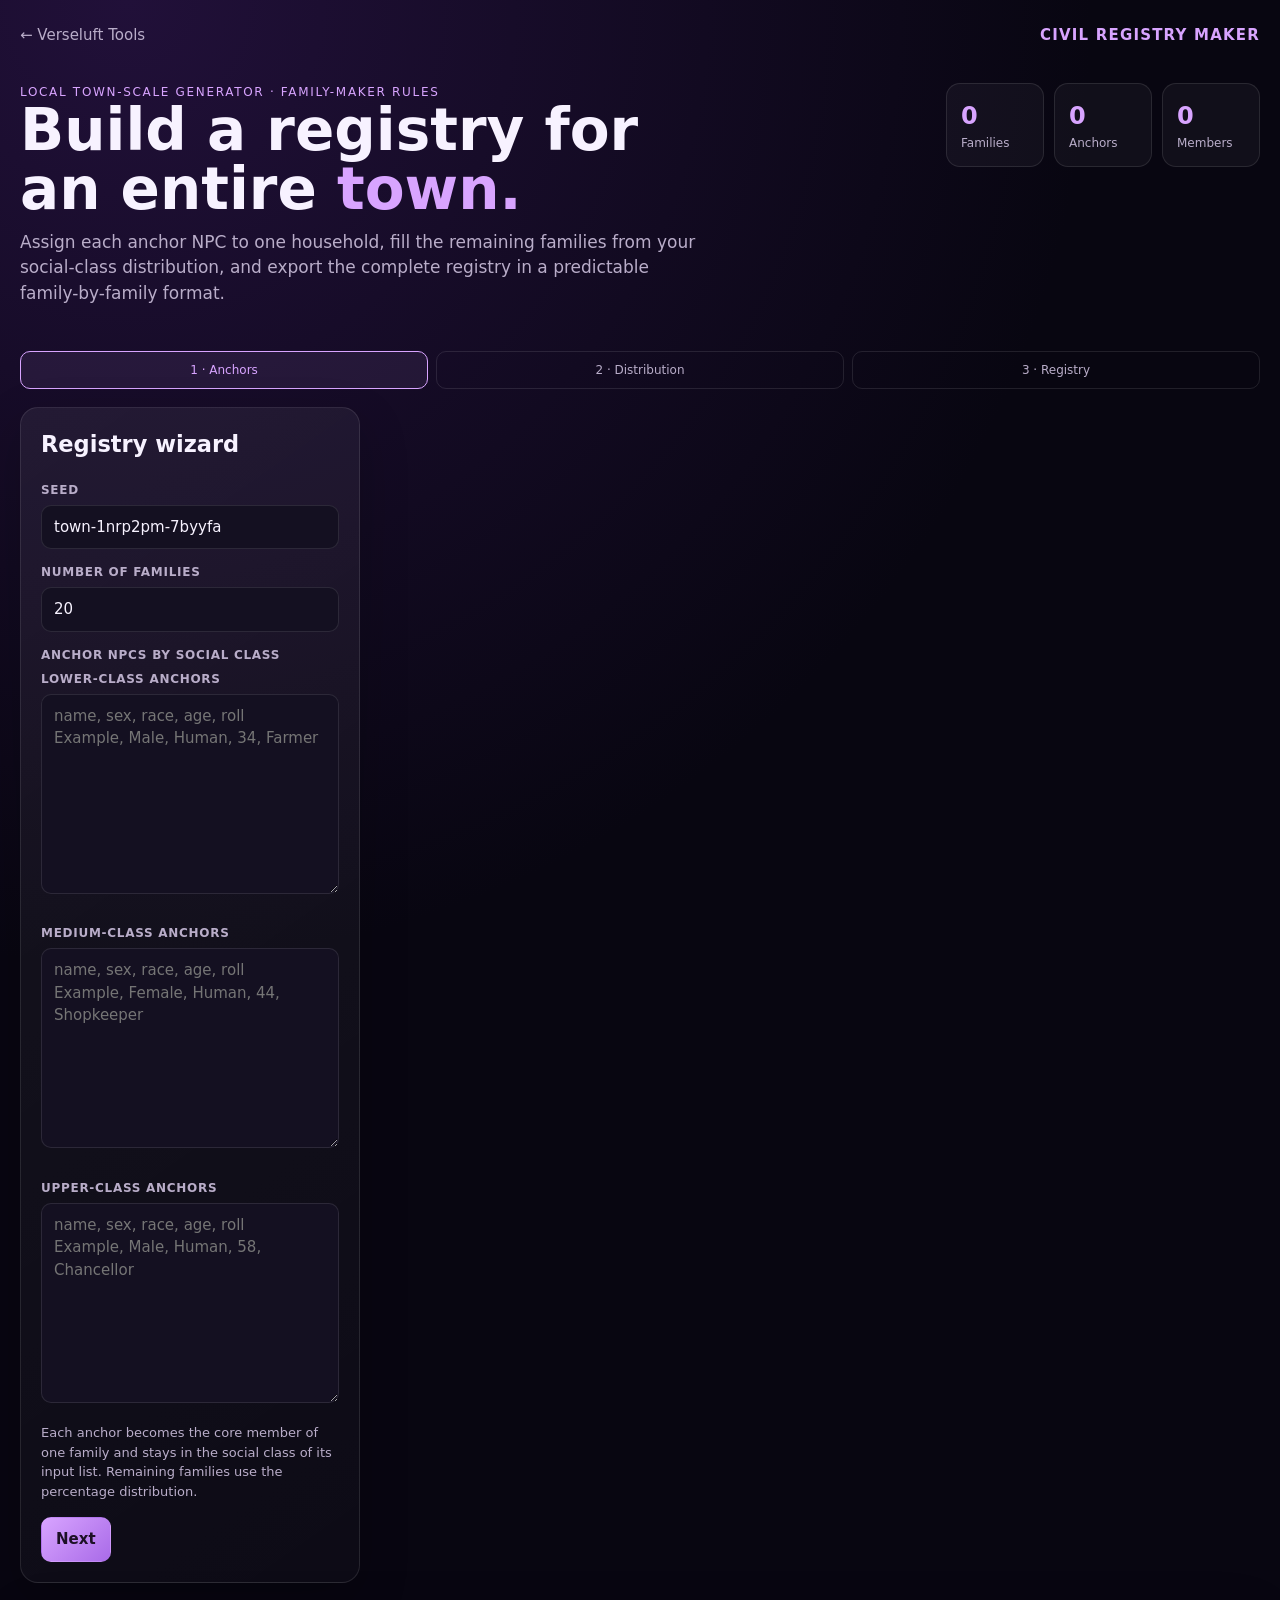
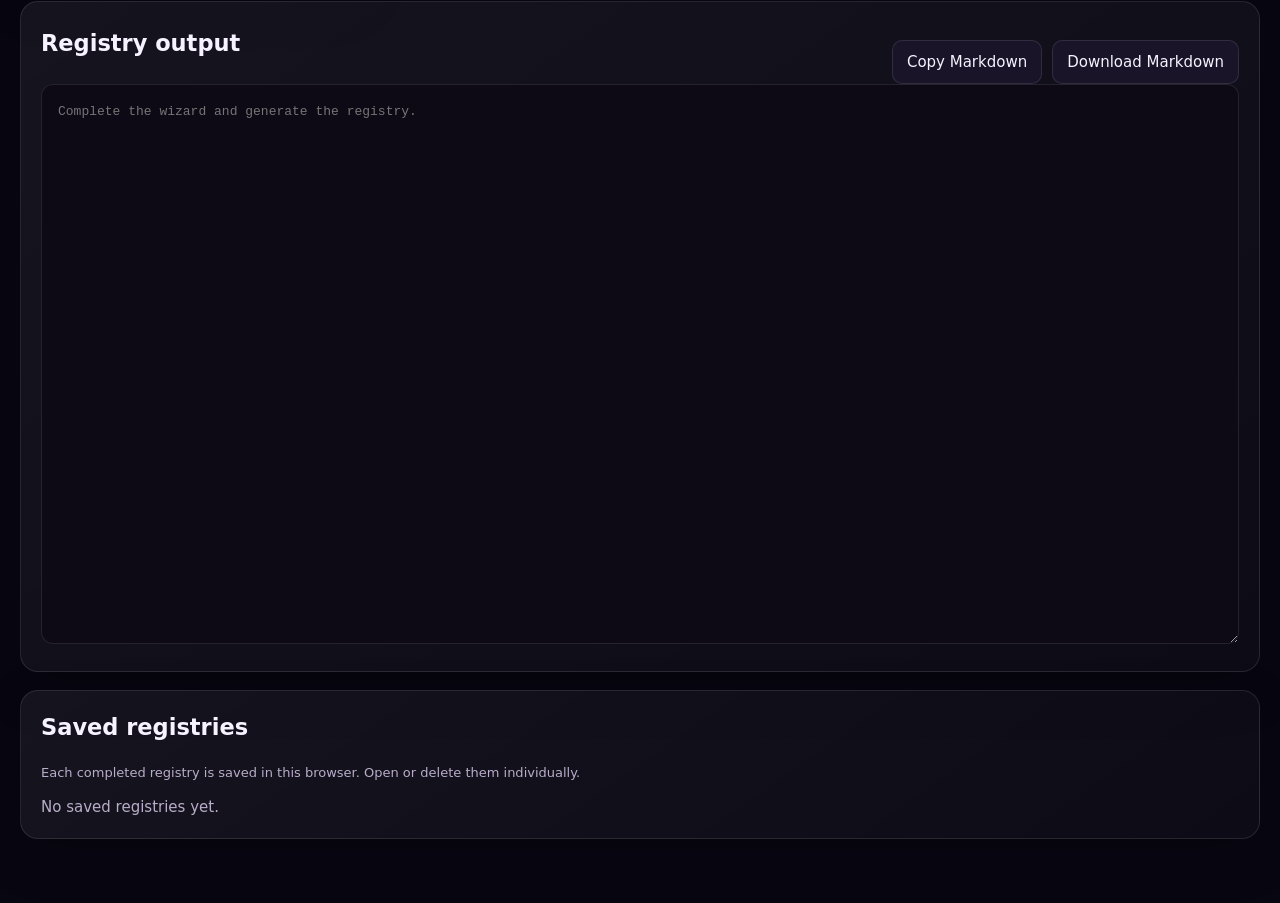
==== civil-registry-maker.html @ 66597ff0 "some adjustment" ====
<!DOCTYPE html>
<html lang="en">
<head>
    <meta charset="UTF-8">
    <meta name="viewport" content="width=device-width, initial-scale=1.0">
    <meta name="theme-color" content="#080611">
    <title>Civil Registry Maker</title>
    <link rel="stylesheet" href="civil-registry-maker.css">
</head>
<body>
    <main class="cr-page">
        <nav class="cr-topbar" aria-label="Tool navigation">
            <a class="cr-back" href="index.html">← Verseluft Tools</a>
            <span class="cr-brand">Civil Registry Maker</span>
        </nav>

        <section class="cr-hero">
            <div>
                <div class="cr-eyebrow">Local town-scale generator · family-maker rules</div>
                <h1>Build a registry for an entire <span>town.</span></h1>
                <p class="cr-lede">Assign each anchor NPC to one household, fill the remaining families from your social-class distribution, and export the complete registry in a predictable family-by-family format.</p>
            </div>
            <div class="cr-stat-grid" aria-label="Registry summary">
                <div class="cr-stat"><span id="statFamilies" class="cr-stat-value">0</span><span class="cr-stat-label">Families</span></div>
                <div class="cr-stat"><span id="statAnchors" class="cr-stat-value">0</span><span class="cr-stat-label">Anchors</span></div>
                <div class="cr-stat"><span id="statMembers" class="cr-stat-value">0</span><span class="cr-stat-label">Members</span></div>
            </div>
        </section>

        <div class="cr-stepper" aria-label="Wizard progress">
            <div class="cr-step is-active" data-step-indicator="1">1 · Anchors</div>
            <div class="cr-step" data-step-indicator="2">2 · Distribution</div>
            <div class="cr-step" data-step-indicator="3">3 · Registry</div>
        </div>

        <section class="cr-layout">
            <aside class="cr-panel">
                <h2>Registry wizard</h2>

                <div class="cr-step-panel" data-step-panel="1">
                    <div class="cr-field"><label for="seedInput">Seed</label><input id="seedInput" class="cr-input" type="text"></div>
                    <div class="cr-field"><label for="familyCount">Number of families</label><input id="familyCount" class="cr-input" type="number" min="1" step="1" value="20"></div>
                    <div class="cr-section-label">Anchor NPCs by social class</div>
                    <div class="cr-anchor-grid">
                        <div class="cr-field"><label for="lowerAnchorText">Lower-class anchors</label><textarea id="lowerAnchorText" class="cr-textarea" placeholder="name, sex, race, age, roll&#10;Example, Male, Human, 34, Farmer"></textarea></div>
                        <div class="cr-field"><label for="mediumAnchorText">Medium-class anchors</label><textarea id="mediumAnchorText" class="cr-textarea" placeholder="name, sex, race, age, roll&#10;Example, Female, Human, 44, Shopkeeper"></textarea></div>
                        <div class="cr-field"><label for="upperAnchorText">Upper-class anchors</label><textarea id="upperAnchorText" class="cr-textarea" placeholder="name, sex, race, age, roll&#10;Example, Male, Human, 58, Chancellor"></textarea></div>
                    </div>
                    <p class="cr-help">Each anchor becomes the core member of one family and stays in the social class of its input list. Remaining families use the percentage distribution.</p>
                </div>

                <div class="cr-step-panel" data-step-panel="2" hidden>
                    <div class="cr-section-label">Social-class percentages</div>
                    <div class="cr-class-grid">
                        <div class="cr-field"><label for="lowerPercent">Lower</label><input id="lowerPercent" class="cr-input" type="number" min="0" max="100" value="40"></div>
                        <div class="cr-field"><label for="mediumPercent">Medium</label><input id="mediumPercent" class="cr-input" type="number" min="0" max="100" value="40"></div>
                        <div class="cr-field"><label for="upperPercent">Upper</label><input id="upperPercent" class="cr-input" type="number" min="0" max="100" value="20"></div>
                    </div>
                    <p id="percentageTotal" class="cr-help">Total: 100%</p>
                    <div class="cr-field"><label for="familyType">Family type</label><select id="familyType" class="cr-select"><option value="random">Use workbook weights</option><option>Normal</option><option>Gay</option><option>Sibling</option><option>Roommate</option><option>Single</option></select></div>
                    <div class="cr-field"><label for="outputFormat">Output format</label><select id="outputFormat" class="cr-select"><option value="homebrewery">Homebrewery paging · 3 columns</option><option value="numbered">Numbered Markdown</option><option value="plain">Plain family blocks</option></select></div>
                    <label class="cr-check"><input id="allowSecondWifeChance" type="checkbox" checked> Allow random second-wife chance (Normal families only · 40%)</label>
                    <label class="cr-check"><input id="includeElders" type="checkbox" checked> Include elders when eligible</label>
                    <p class="cr-help">The registry does not apply the Family Maker’s maximum-member warning or limit.</p>
                </div>

                <div class="cr-step-panel" data-step-panel="3" hidden>
                    <p class="cr-help">Review the generated registry on the right. You can generate again with the same seed for the same result, or change the inputs and return to an earlier step.</p>
                    <div class="cr-actions"><button id="generateBtn" class="cr-btn cr-btn-primary" type="button">Generate registry</button><button id="newSeedBtn" class="cr-btn" type="button">New seed</button></div>
                </div>

                <div class="cr-step-actions">
                    <button id="backBtn" class="cr-btn" type="button" hidden>Back</button>
                    <button id="nextBtn" class="cr-btn cr-btn-primary" type="button">Next</button>
                </div>
                <div id="validationBox" class="cr-validation" hidden></div>
            </aside>

            <section class="cr-panel cr-panel-wide" aria-label="Generated civil registry">
                <div class="cr-output-head"><h2>Registry output</h2><div class="cr-actions"><button id="copyBtn" class="cr-btn" type="button">Copy Markdown</button><button id="downloadBtn" class="cr-btn" type="button">Download Markdown</button></div></div>
                <textarea id="outputText" class="cr-output" readonly placeholder="Complete the wizard and generate the registry."></textarea>
            </section>

            <section class="cr-panel cr-panel-wide" aria-label="Saved civil registries">
                <div class="cr-output-head"><div><h2>Saved registries</h2><p class="cr-help">Each completed registry is saved in this browser. Open or delete them individually.</p></div></div>
                <div id="historyList" class="cr-history-list"></div>
            </section>
        </section>
    </main>

    <script src="Data/npc-family-maker-data.js"></script>
    <script src="npc-family-maker-engine.js"></script>
    <script src="civil-registry-maker-engine.js"></script>
    <script>
        (function () {
            'use strict';
            const engine = window.CivilRegistryMakerEngine;
            const $ = (id) => document.getElementById(id);
            const HISTORY_KEY = 'civilRegistryMakerHistory';
            let step = 1;
            let registry = null;
            let history = loadHistory();

            function randomSeed() {
                const suffix = typeof crypto !== 'undefined' && crypto.getRandomValues
                    ? Array.from(crypto.getRandomValues(new Uint32Array(2))).map((value) => value.toString(36)).join('-')
                    : `${Math.random().toString(36).slice(2)}-${Date.now().toString(36)}`;
                return `town-${suffix}`;
            }

            function ensureSeed() {
                const existing = $('seedInput').value.trim();
                if (existing) return existing;
                const generated = randomSeed();
                $('seedInput').value = generated;
                return generated;
            }

            function escapeHtml(value) {
                return String(value ?? '').replace(/[&<>"']/g, (character) => ({ '&': '&amp;', '<': '&lt;', '>': '&gt;', '"': '&quot;', "'": '&#39;' }[character]));
            }

            function loadHistory() {
                try {
                    const saved = JSON.parse(localStorage.getItem(HISTORY_KEY) || '[]');
                    return Array.isArray(saved) ? saved : [];
                } catch {
                    return [];
                }
            }

            function saveHistory() {
                try { localStorage.setItem(HISTORY_KEY, JSON.stringify(history)); } catch { /* Browser storage may be full. */ }
            }

            function showStep(nextStep) {
                step = Math.max(1, Math.min(3, nextStep));
                document.querySelectorAll('[data-step-panel]').forEach((panel) => { panel.hidden = Number(panel.dataset.stepPanel) !== step; });
                document.querySelectorAll('[data-step-indicator]').forEach((indicator) => indicator.classList.toggle('is-active', Number(indicator.dataset.stepIndicator) === step));
                $('backBtn').hidden = step === 1;
                $('nextBtn').hidden = step === 3;
                if (step === 2) updatePercentageTotal();
            }

            function updatePercentageTotal() {
                const total = ['lowerPercent', 'mediumPercent', 'upperPercent'].reduce((sum, id) => sum + (Number($(id).value) || 0), 0);
                $('percentageTotal').textContent = `Total: ${total}%${total === 100 ? '' : ' (must equal 100%)'}`;
            }

            function optionsFromForm() {
                return {
                    seed: ensureSeed(),
                    familyCount: Number($('familyCount').value),
                    anchorTextByClass: {
                        Lower: $('lowerAnchorText').value,
                        Medium: $('mediumAnchorText').value,
                        Upper: $('upperAnchorText').value
                    },
                    classPercentages: { Lower: Number($('lowerPercent').value), Medium: Number($('mediumPercent').value), Upper: Number($('upperPercent').value) },
                    familyType: $('familyType').value,
                    outputFormat: $('outputFormat').value,
                    allowSecondWifeChance: $('allowSecondWifeChance').checked,
                    includeElders: $('includeElders').checked
                };
            }

            function formatOutput(value) {
                if (value === 'plain') return engine.toMarkdown(registry);
                if (value === 'numbered') return engine.toNumberedMarkdown(registry);
                return engine.toHomebreweryMarkdown(registry);
            }

            function renderRegistry() {
                if (!registry) return;
                $('outputText').value = formatOutput($('outputFormat').value);
                $('statFamilies').textContent = registry.families.length;
                $('statAnchors').textContent = registry.anchorCount;
                $('statMembers').textContent = registry.families.reduce((sum, family) => sum + family.members.length, 0);
            }

            function renderHistory() {
                const list = $('historyList');
                if (!history.length) {
                    list.innerHTML = '<div class="cr-history-empty">No saved registries yet.</div>';
                    return;
                }
                list.innerHTML = history.map((entry) => `<div class="cr-history-item"><div class="cr-history-meta"><strong>${escapeHtml(entry.seed)}</strong> · ${escapeHtml(entry.familyCount)} families · ${escapeHtml(new Date(entry.createdAt).toLocaleString())}</div><div class="cr-history-actions"><button class="cr-btn" type="button" data-open-history="${escapeHtml(entry.id)}">Open</button><button class="cr-btn" type="button" data-delete-history="${escapeHtml(entry.id)}">Delete</button></div></div>`).join('');
                list.querySelectorAll('[data-open-history]').forEach((button) => button.addEventListener('click', () => {
                    const entry = history.find((candidate) => candidate.id === button.dataset.openHistory);
                    if (!entry) return;
                    registry = entry.registry;
                    $('outputFormat').value = entry.format || 'homebrewery';
                    renderRegistry();
                    showStep(3);
                }));
                list.querySelectorAll('[data-delete-history]').forEach((button) => button.addEventListener('click', () => {
                    history = history.filter((entry) => entry.id !== button.dataset.deleteHistory);
                    saveHistory();
                    renderHistory();
                }));
            }

            function generate() {
                try {
                    registry = engine.buildRegistry(optionsFromForm());
                    renderRegistry();
                    const options = optionsFromForm();
                    history.unshift({ id: `${Date.now()}-${registry.seed}`, createdAt: new Date().toISOString(), seed: registry.seed, familyCount: registry.familyCount, format: options.outputFormat, options, registry });
                    saveHistory();
                    renderHistory();
                    $('validationBox').hidden = true;
                    showStep(3);
                } catch (error) {
                    $('validationBox').textContent = error.message;
                    $('validationBox').hidden = false;
                }
            }

            $('nextBtn').addEventListener('click', () => { if (step === 2) updatePercentageTotal(); showStep(step + 1); });
            $('backBtn').addEventListener('click', () => showStep(step - 1));
            ['lowerPercent', 'mediumPercent', 'upperPercent'].forEach((id) => $(id).addEventListener('input', updatePercentageTotal));
            $('generateBtn').addEventListener('click', generate);
            $('newSeedBtn').addEventListener('click', () => { $('seedInput').value = randomSeed(); generate(); });
            $('outputFormat').addEventListener('change', () => { if (registry) renderRegistry(); });
            $('copyBtn').addEventListener('click', async () => { if (!registry) return; try { await navigator.clipboard.writeText($('outputText').value); } catch { $('outputText').select(); document.execCommand('copy'); } });
            $('downloadBtn').addEventListener('click', () => { if (!registry) return; const blob = new Blob([$('outputText').value], { type: 'text/markdown' }); const link = document.createElement('a'); link.href = URL.createObjectURL(blob); link.download = `${registry.seed}-civil-registry.md`; link.click(); URL.revokeObjectURL(link.href); });
            updatePercentageTotal();
            $('seedInput').value = randomSeed();
            renderHistory();
            showStep(1);
        }());
    </script>
</body>
</html>
---- civil-registry-maker.css ----
:root {
    color-scheme: dark;
    --bg: #080611;
    --panel: #141021;
    --panel-2: #1a1429;
    --line: rgba(255,255,255,.1);
    --text: #f7f2ff;
    --muted: #b9adc9;
    --accent: #d8a4ff;
    --accent-strong: #a96be8;
    --danger: #ff9d9d;
}

* { box-sizing: border-box; }
body { margin: 0; min-width: 320px; background: radial-gradient(circle at 10% 0%, #211039 0, transparent 35%), var(--bg); color: var(--text); font: 15px/1.5 Inter, ui-sans-serif, system-ui, sans-serif; }
button, input, select, textarea { font: inherit; }
button, select, input, textarea { border: 1px solid var(--line); border-radius: 10px; }
button { cursor: pointer; }
.cr-page { width: min(1240px, calc(100% - 32px)); margin: 0 auto; padding: 24px 0 64px; }
.cr-topbar { display: flex; align-items: center; justify-content: space-between; gap: 16px; margin-bottom: 36px; }
.cr-back { color: var(--muted); text-decoration: none; }
.cr-brand { color: var(--accent); font-weight: 700; letter-spacing: .08em; text-transform: uppercase; }
.cr-hero { display: flex; justify-content: space-between; gap: 32px; margin-bottom: 28px; }
.cr-eyebrow { color: var(--accent); font-size: 12px; letter-spacing: .14em; text-transform: uppercase; }
h1, h2, h3, p { margin-top: 0; }
h1 { max-width: 700px; margin-bottom: 10px; font-size: clamp(32px, 5vw, 58px); line-height: 1.03; }
h1 span { color: var(--accent); }
.cr-lede { max-width: 690px; color: var(--muted); font-size: 17px; }
.cr-stat-grid { display: flex; gap: 10px; align-items: flex-start; }
.cr-stat { min-width: 98px; padding: 14px; border: 1px solid var(--line); border-radius: 14px; background: rgba(255,255,255,.04); }
.cr-stat-value, .cr-stat-label { display: block; }
.cr-stat-value { color: var(--accent); font-size: 24px; font-weight: 700; }
.cr-stat-label { color: var(--muted); font-size: 12px; }
.cr-layout { display: grid; grid-template-columns: 340px 1fr; gap: 18px; }
.cr-panel { padding: 20px; border: 1px solid var(--line); border-radius: 18px; background: linear-gradient(145deg, rgba(255,255,255,.06), rgba(255,255,255,.025)); box-shadow: 0 18px 50px rgba(0,0,0,.2); }
.cr-panel-wide { grid-column: 1 / -1; }
.cr-field { margin-bottom: 14px; }
.cr-field label, .cr-section-label { display: block; margin-bottom: 6px; color: var(--muted); font-size: 12px; font-weight: 700; letter-spacing: .06em; text-transform: uppercase; }
.cr-input, .cr-select, .cr-textarea { width: 100%; padding: 10px 12px; color: var(--text); background: var(--panel); }
.cr-textarea { min-height: 200px; resize: vertical; }
.cr-help { color: var(--muted); font-size: 13px; }
.cr-class-grid { display: grid; grid-template-columns: repeat(3, 1fr); gap: 8px; }
.cr-anchor-grid { display: grid; gap: 10px; }
.cr-actions { display: flex; flex-wrap: wrap; gap: 10px; margin-top: 18px; }
.cr-btn { padding: 10px 14px; color: var(--text); background: var(--panel-2); }
.cr-btn-primary { border-color: transparent; color: #1d1026; background: linear-gradient(135deg, var(--accent), var(--accent-strong)); font-weight: 800; }
.cr-check { display: flex; gap: 9px; align-items: flex-start; margin: 12px 0; color: var(--muted); font-size: 13px; }
.cr-stepper { display: flex; gap: 8px; margin-bottom: 18px; }
.cr-step { flex: 1; padding: 9px; border: 1px solid var(--line); border-radius: 10px; color: var(--muted); font-size: 12px; text-align: center; }
.cr-step.is-active { border-color: var(--accent); color: var(--accent); background: rgba(216,164,255,.08); }
.cr-step-panel[hidden] { display: none; }
.cr-step-actions { display: flex; justify-content: space-between; gap: 10px; margin-top: 16px; }
.cr-validation { margin-top: 12px; padding: 12px; border: 1px solid rgba(255,157,157,.35); border-radius: 10px; color: var(--danger); background: rgba(255,157,157,.08); }
.cr-output { width: 100%; min-height: 560px; padding: 16px; border: 1px solid var(--line); border-radius: 12px; color: #f1e8f7; background: #0d0915; font: 13px/1.7 ui-monospace, SFMono-Regular, Consolas, monospace; resize: vertical; }
.cr-output-head { display: flex; align-items: center; justify-content: space-between; gap: 14px; }
.cr-history-list { display: grid; gap: 10px; }
.cr-history-empty { color: var(--muted); }
.cr-history-item { display: flex; align-items: center; justify-content: space-between; gap: 14px; padding: 12px 14px; border: 1px solid var(--line); border-radius: 12px; background: rgba(255,255,255,.03); }
.cr-history-meta { color: var(--muted); font-size: 13px; }
.cr-history-actions { display: flex; gap: 8px; flex-shrink: 0; }
@media (max-width: 850px) { .cr-hero { display: block; } .cr-stat-grid { margin-top: 18px; } .cr-layout { grid-template-columns: 1fr; } .cr-panel-wide { grid-column: auto; } }
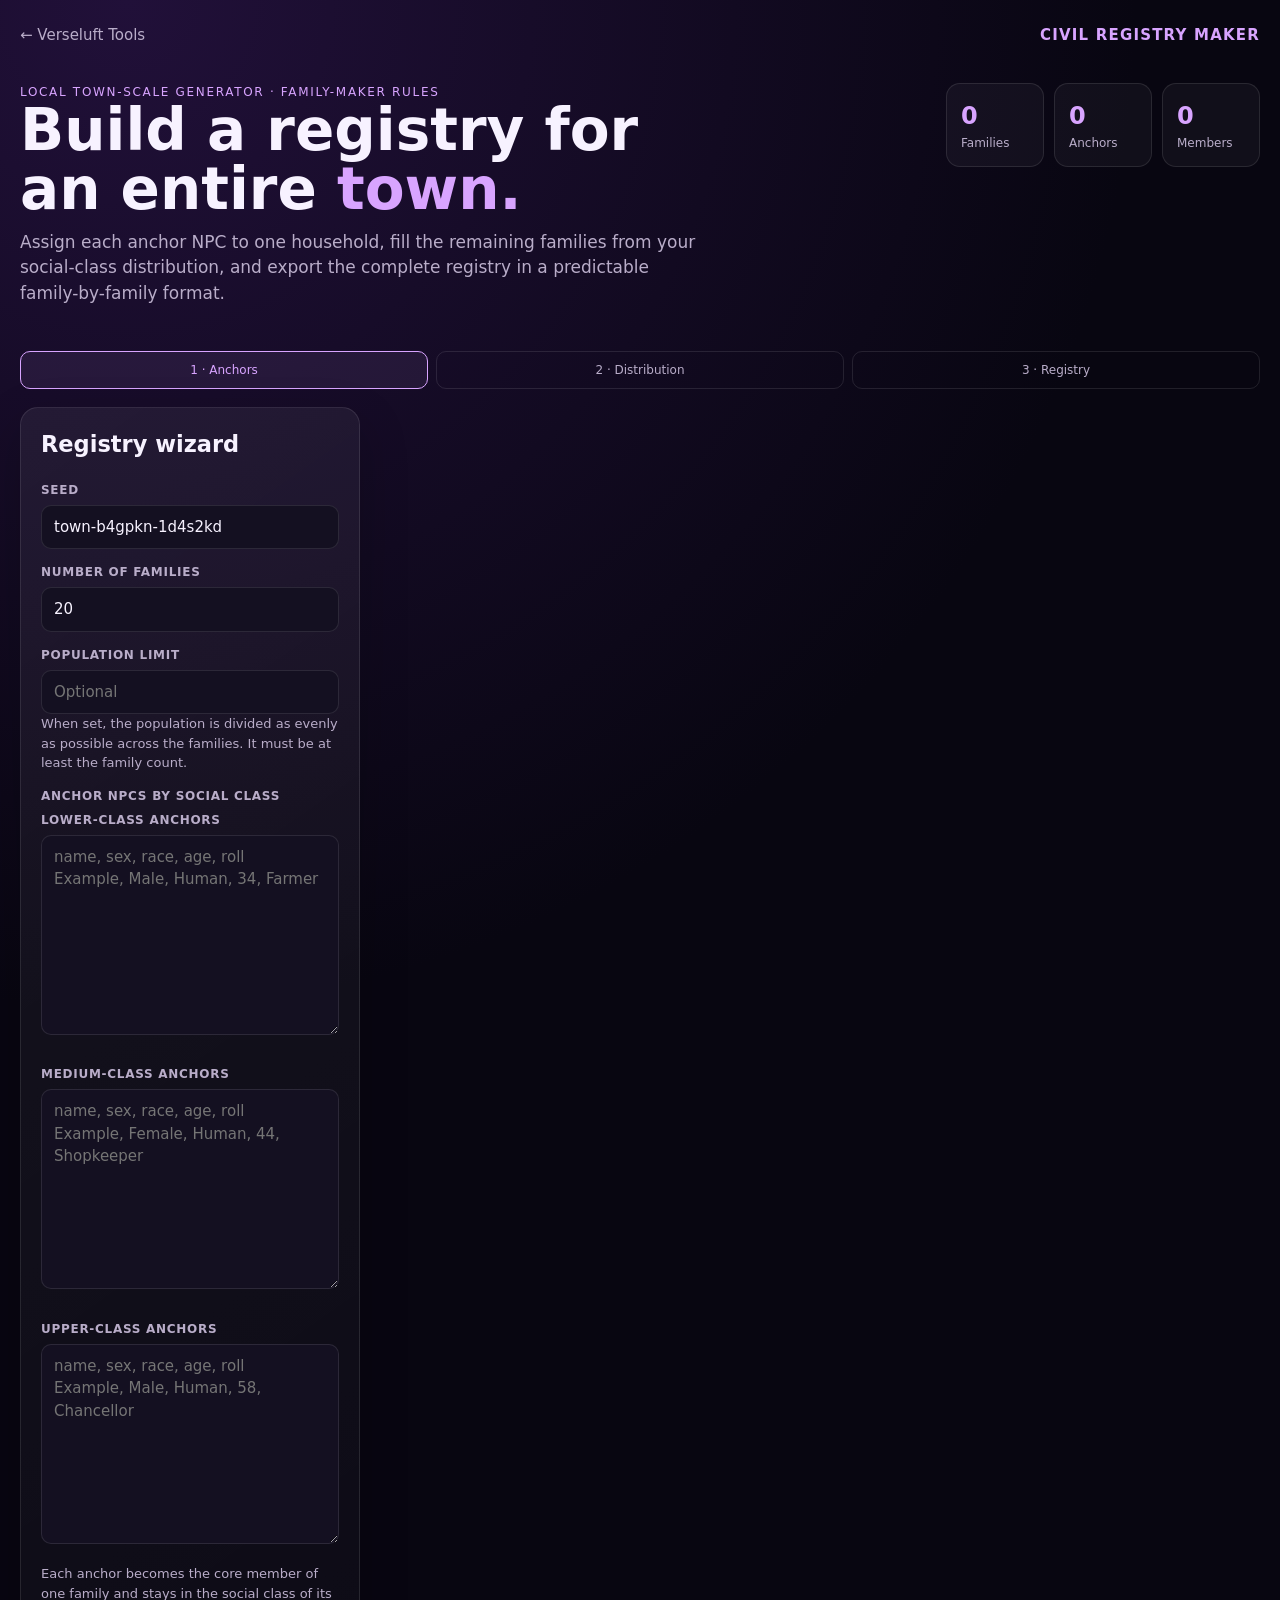
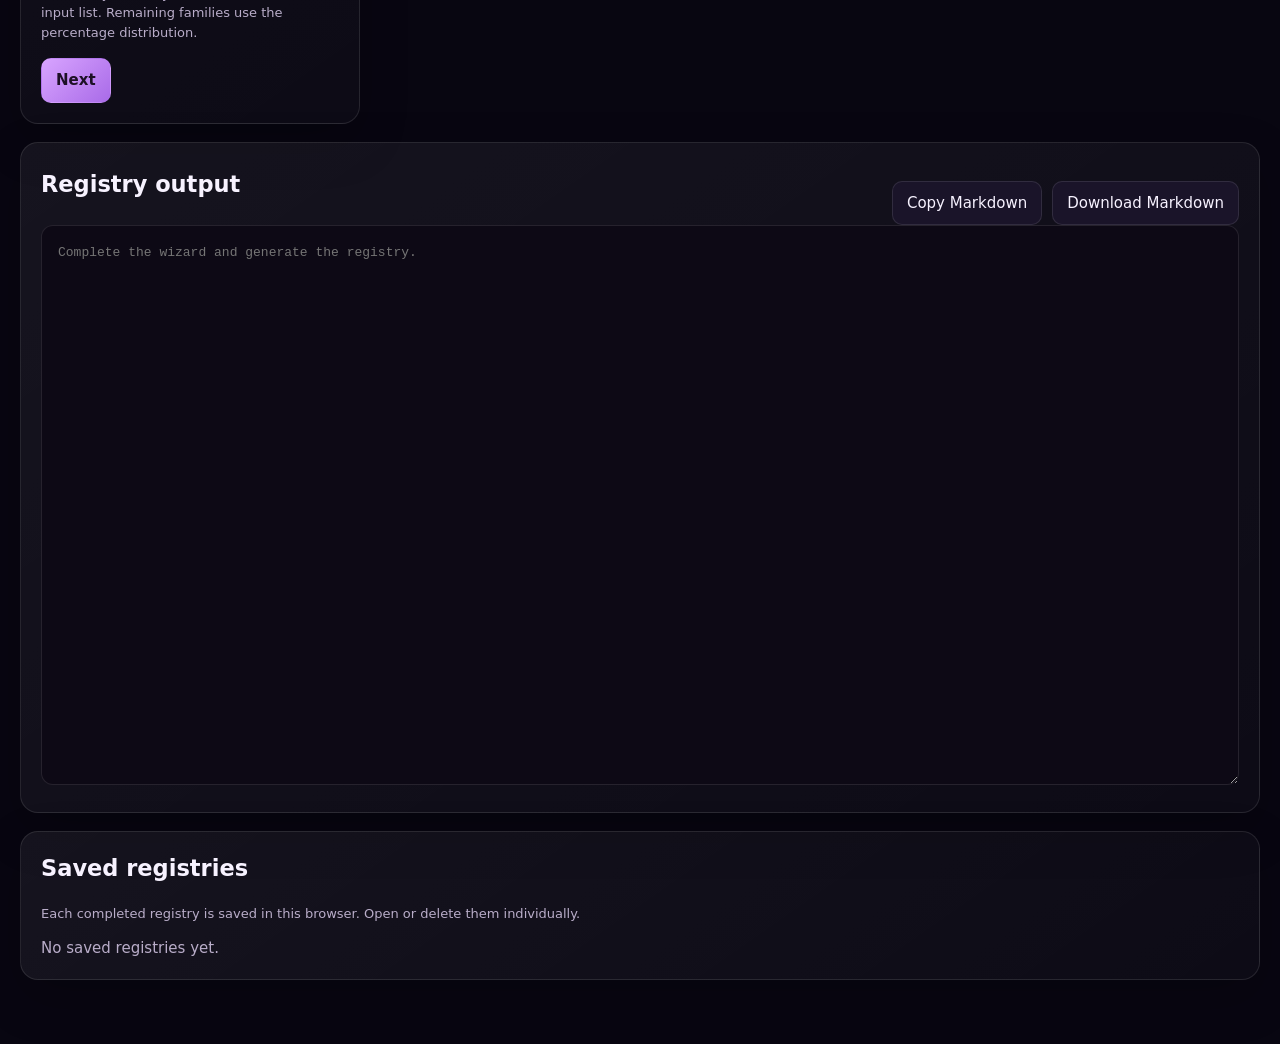
==== commit 46d14f6e: "add max population feature" ====
--- a/civil-registry-maker.html
+++ b/civil-registry-maker.html
@@ -40,6 +40,7 @@
                 <div class="cr-step-panel" data-step-panel="1">
                     <div class="cr-field"><label for="seedInput">Seed</label><input id="seedInput" class="cr-input" type="text"></div>
                     <div class="cr-field"><label for="familyCount">Number of families</label><input id="familyCount" class="cr-input" type="number" min="1" step="1" value="20"></div>
+                    <div class="cr-field"><label for="population">Population limit</label><input id="population" class="cr-input" type="number" min="1" step="1" placeholder="Optional"><p class="cr-help">When set, the population is divided as evenly as possible across the families. It must be at least the family count.</p></div>
                     <div class="cr-section-label">Anchor NPCs by social class</div>
                     <div class="cr-anchor-grid">
                         <div class="cr-field"><label for="lowerAnchorText">Lower-class anchors</label><textarea id="lowerAnchorText" class="cr-textarea" placeholder="name, sex, race, age, roll&#10;Example, Male, Human, 34, Farmer"></textarea></div>
@@ -151,6 +152,7 @@
                 return {
                     seed: ensureSeed(),
                     familyCount: Number($('familyCount').value),
+                    population: $('population').value.trim() ? Number($('population').value) : undefined,
                     anchorTextByClass: {
                         Lower: $('lowerAnchorText').value,
                         Medium: $('mediumAnchorText').value,
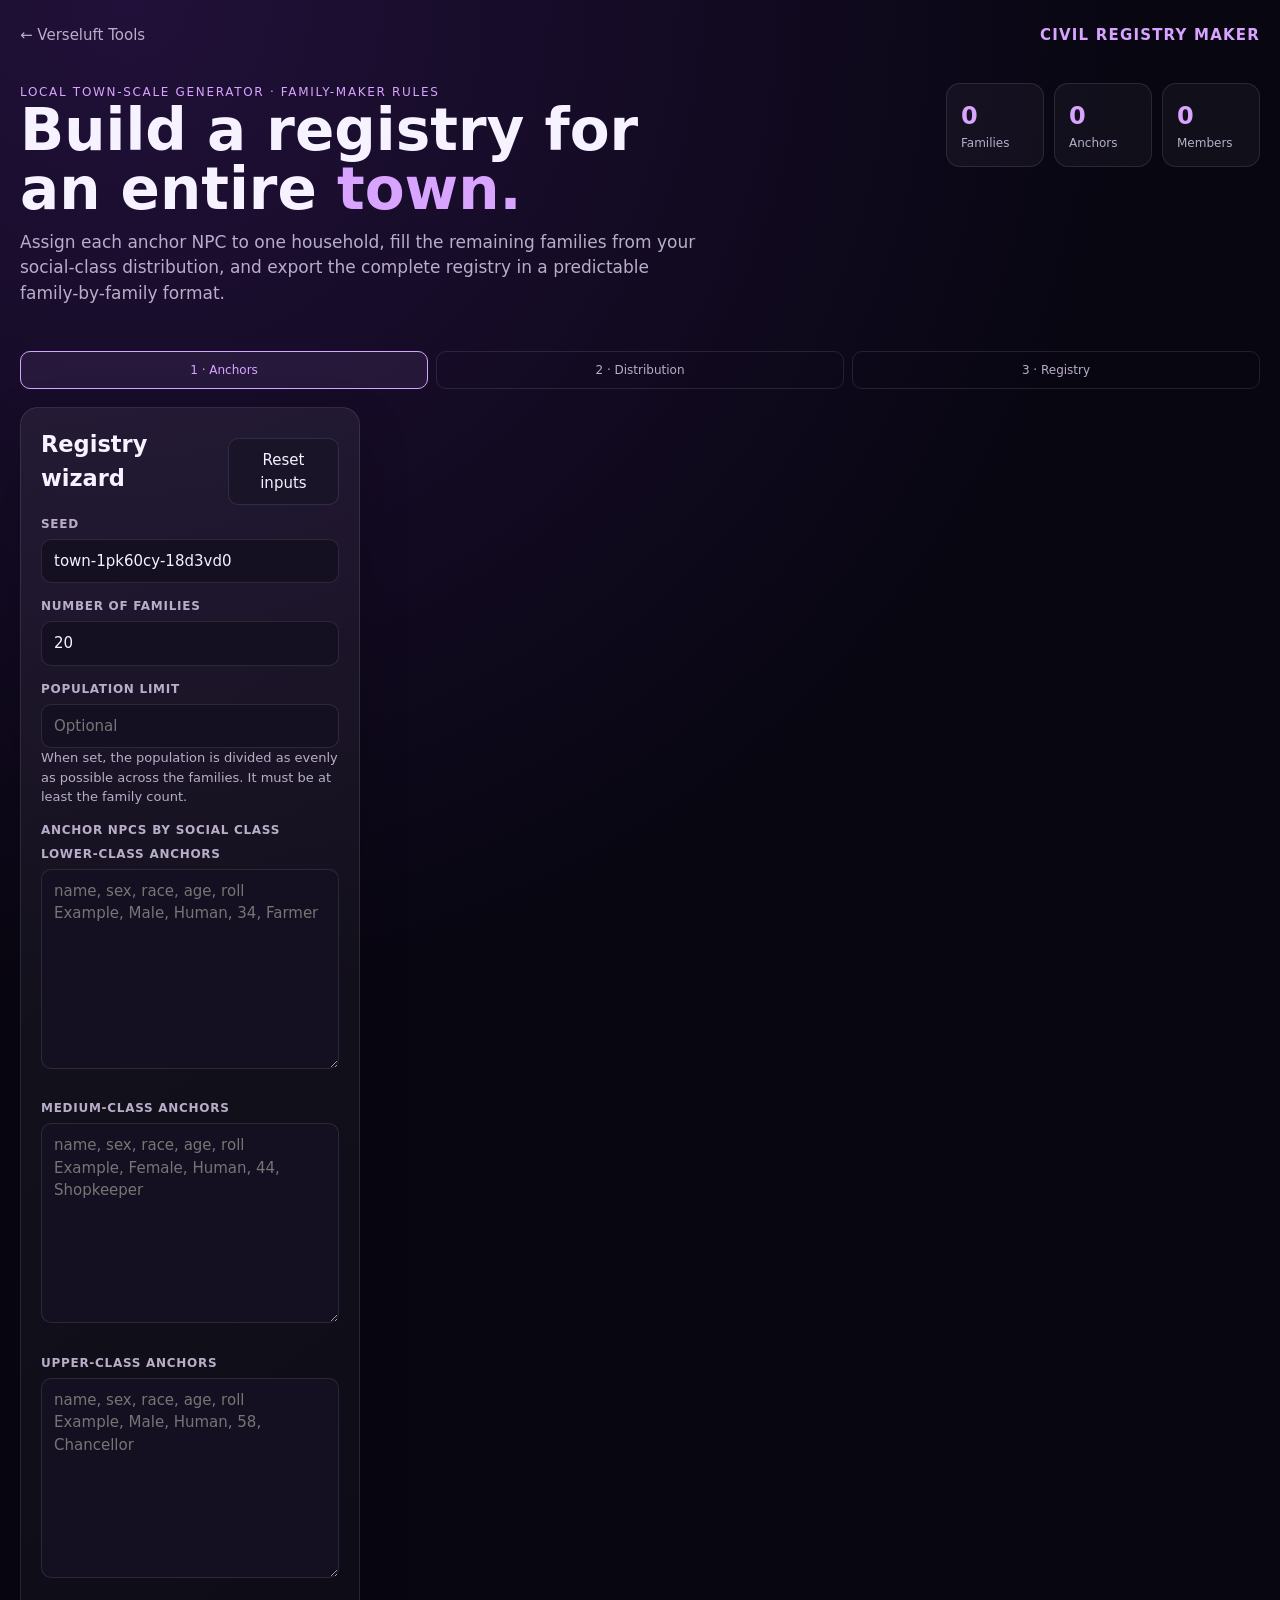
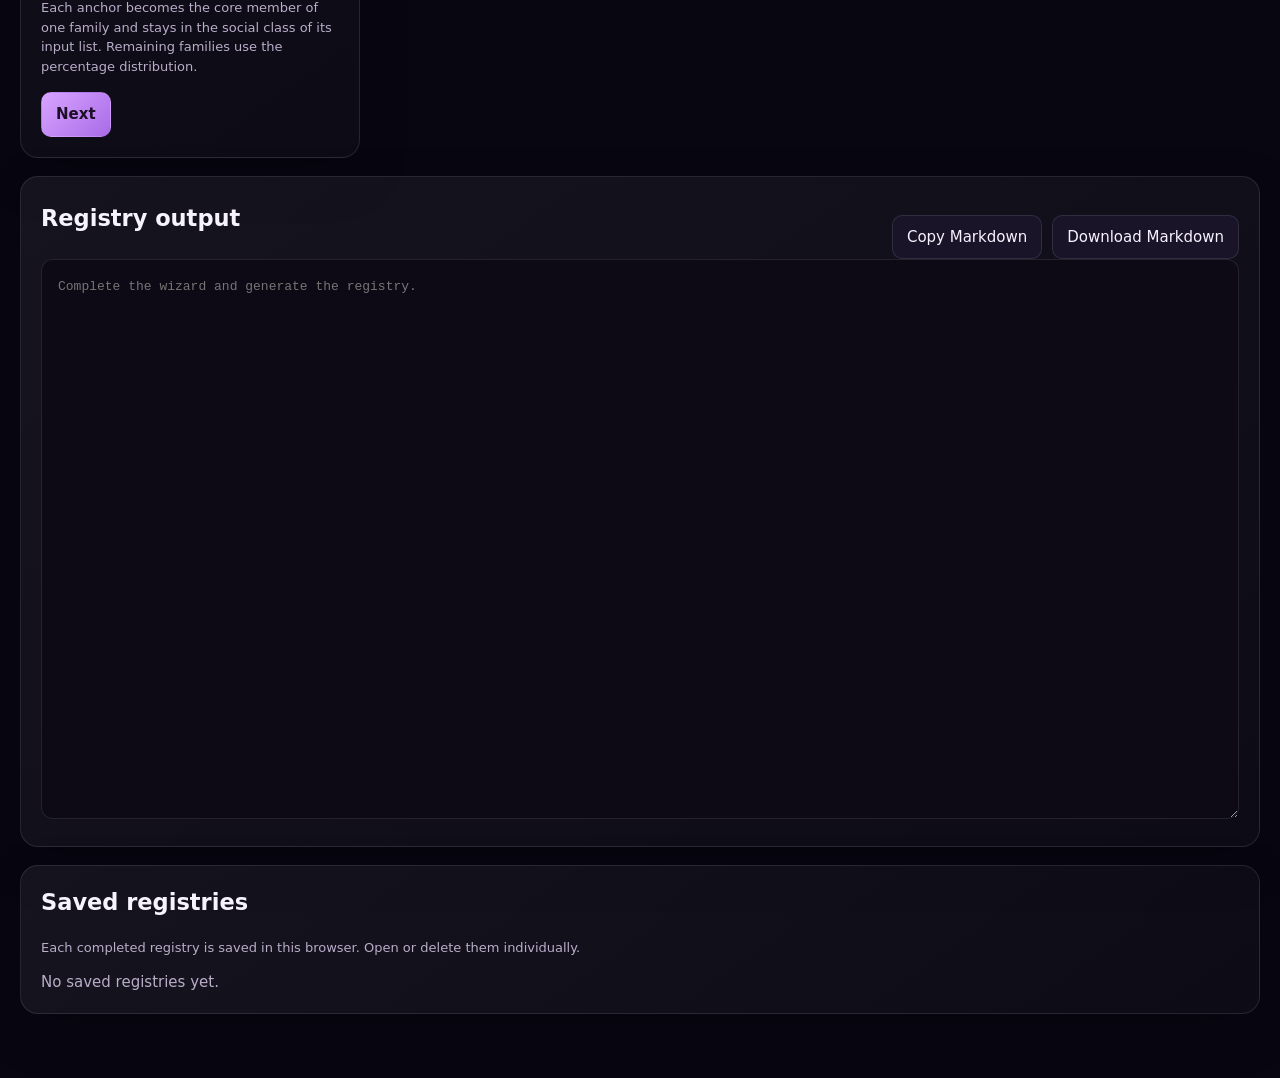
==== commit b093d05e: "add reset button" ====
--- a/civil-registry-maker.html
+++ b/civil-registry-maker.html
@@ -35,7 +35,7 @@
 
         <section class="cr-layout">
             <aside class="cr-panel">
-                <h2>Registry wizard</h2>
+                <div class="cr-output-head"><h2>Registry wizard</h2><button id="resetInputsBtn" class="cr-btn" type="button">Reset inputs</button></div>
 
                 <div class="cr-step-panel" data-step-panel="1">
                     <div class="cr-field"><label for="seedInput">Seed</label><input id="seedInput" class="cr-input" type="text"></div>
@@ -218,11 +218,36 @@
                 }
             }
 
+            function resetInputs() {
+                $('seedInput').value = randomSeed();
+                $('familyCount').value = '20';
+                $('population').value = '';
+                $('lowerAnchorText').value = '';
+                $('mediumAnchorText').value = '';
+                $('upperAnchorText').value = '';
+                $('lowerPercent').value = '40';
+                $('mediumPercent').value = '40';
+                $('upperPercent').value = '20';
+                $('familyType').value = 'random';
+                $('outputFormat').value = 'homebrewery';
+                $('allowSecondWifeChance').checked = true;
+                $('includeElders').checked = true;
+                registry = null;
+                $('outputText').value = '';
+                $('statFamilies').textContent = '0';
+                $('statAnchors').textContent = '0';
+                $('statMembers').textContent = '0';
+                $('validationBox').hidden = true;
+                updatePercentageTotal();
+                showStep(1);
+            }
+
             $('nextBtn').addEventListener('click', () => { if (step === 2) updatePercentageTotal(); showStep(step + 1); });
             $('backBtn').addEventListener('click', () => showStep(step - 1));
             ['lowerPercent', 'mediumPercent', 'upperPercent'].forEach((id) => $(id).addEventListener('input', updatePercentageTotal));
             $('generateBtn').addEventListener('click', generate);
             $('newSeedBtn').addEventListener('click', () => { $('seedInput').value = randomSeed(); generate(); });
+            $('resetInputsBtn').addEventListener('click', resetInputs);
             $('outputFormat').addEventListener('change', () => { if (registry) renderRegistry(); });
             $('copyBtn').addEventListener('click', async () => { if (!registry) return; try { await navigator.clipboard.writeText($('outputText').value); } catch { $('outputText').select(); document.execCommand('copy'); } });
             $('downloadBtn').addEventListener('click', () => { if (!registry) return; const blob = new Blob([$('outputText').value], { type: 'text/markdown' }); const link = document.createElement('a'); link.href = URL.createObjectURL(blob); link.download = `${registry.seed}-civil-registry.md`; link.click(); URL.revokeObjectURL(link.href); });
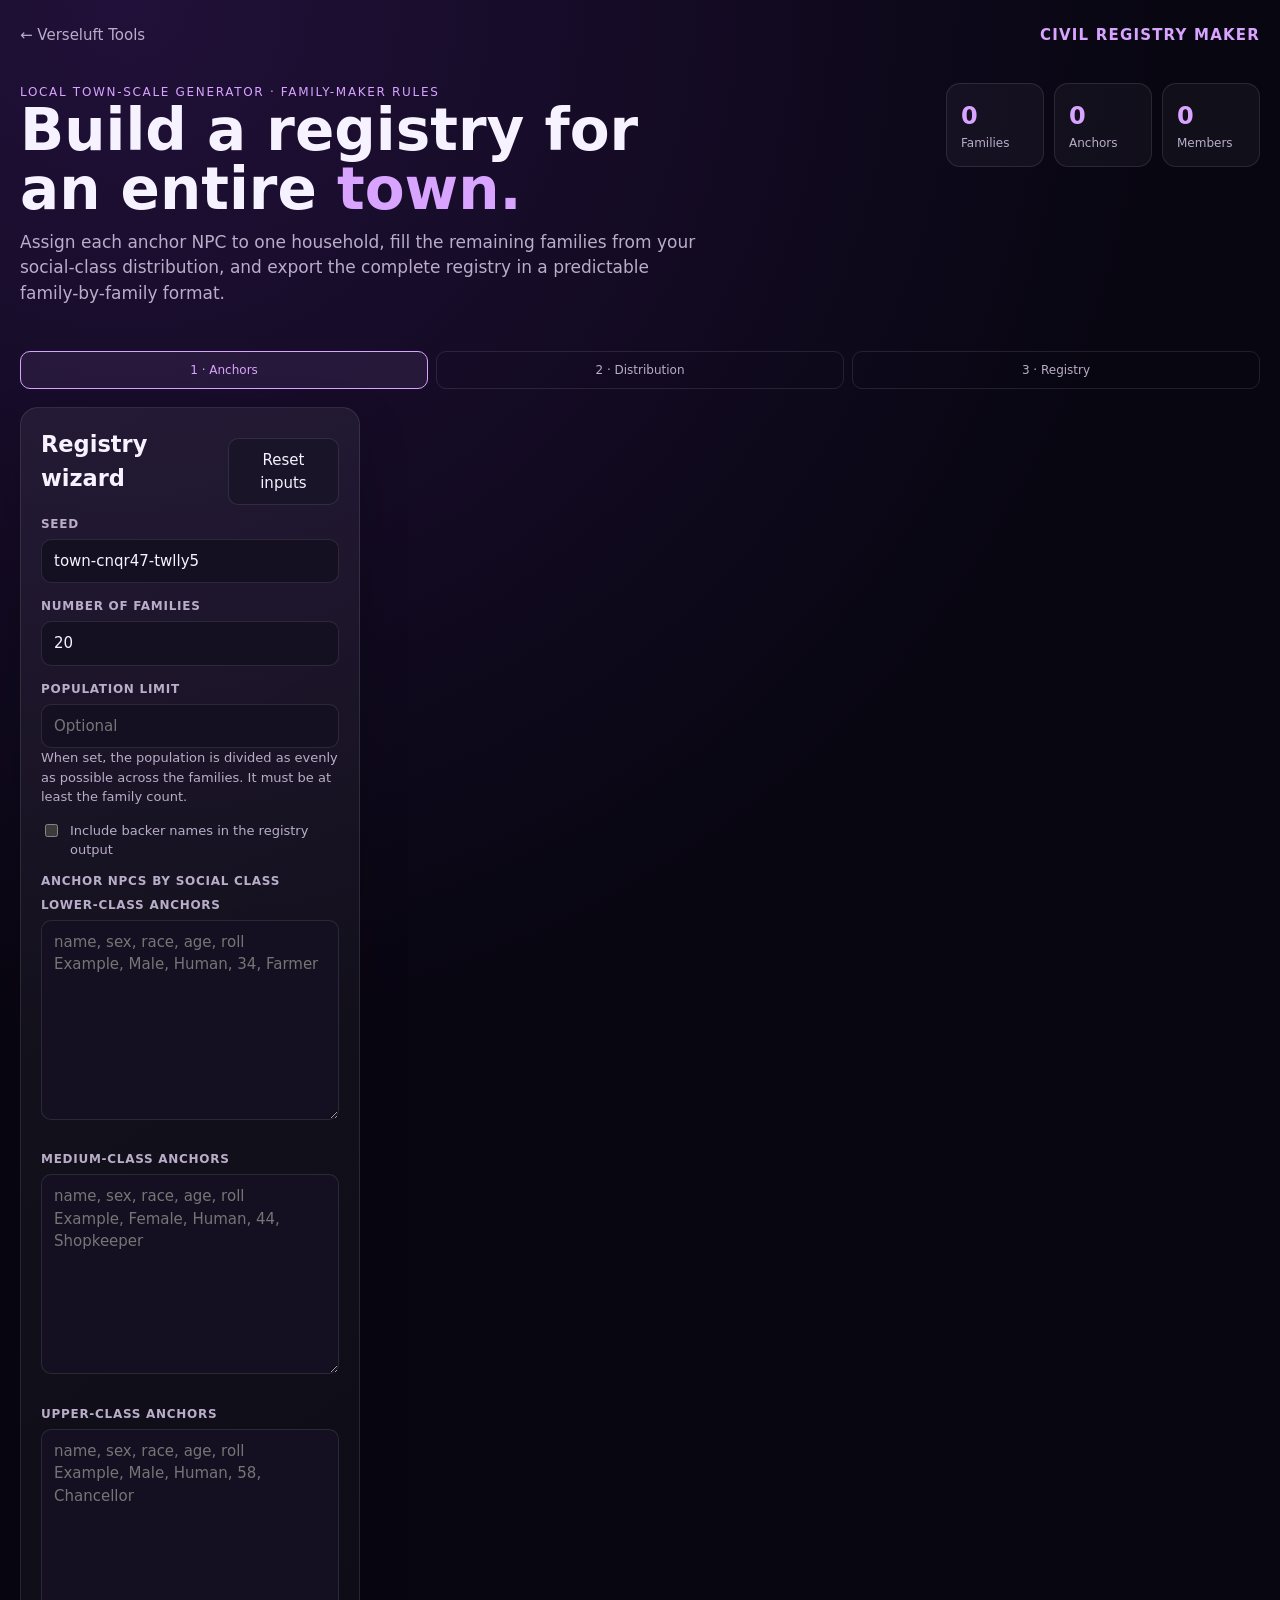
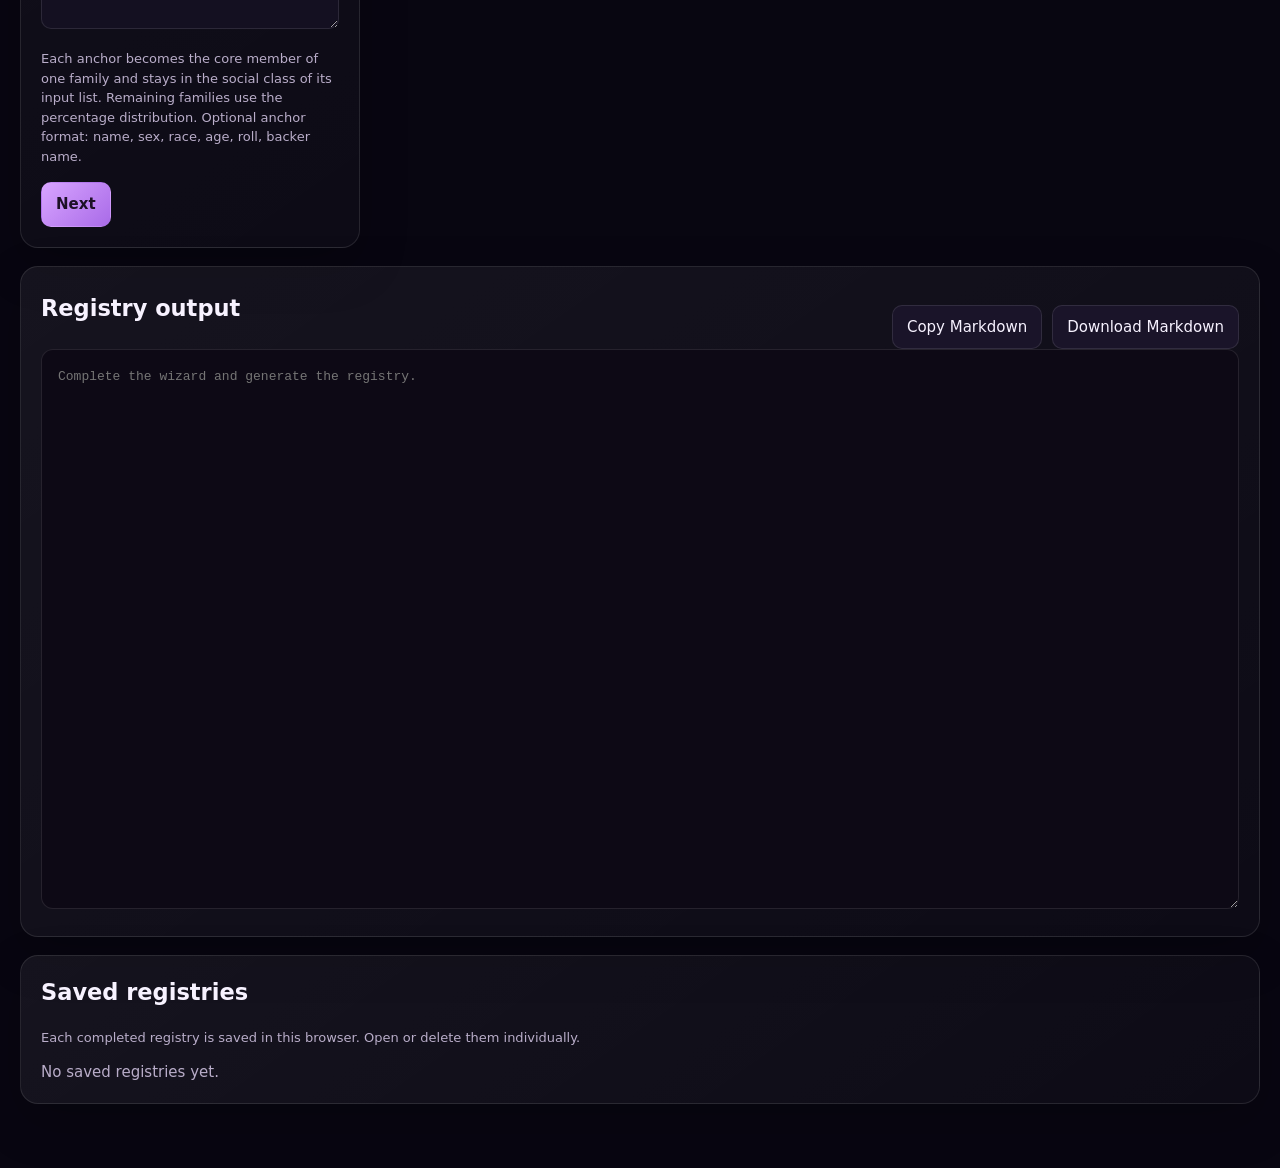
==== commit 2de19a42: "add backer option" ====
--- a/civil-registry-maker.html
+++ b/civil-registry-maker.html
@@ -41,13 +41,14 @@
                     <div class="cr-field"><label for="seedInput">Seed</label><input id="seedInput" class="cr-input" type="text"></div>
                     <div class="cr-field"><label for="familyCount">Number of families</label><input id="familyCount" class="cr-input" type="number" min="1" step="1" value="20"></div>
                     <div class="cr-field"><label for="population">Population limit</label><input id="population" class="cr-input" type="number" min="1" step="1" placeholder="Optional"><p class="cr-help">When set, the population is divided as evenly as possible across the families. It must be at least the family count.</p></div>
+                    <label class="cr-check"><input id="includeBackerNames" type="checkbox"> Include backer names in the registry output</label>
                     <div class="cr-section-label">Anchor NPCs by social class</div>
                     <div class="cr-anchor-grid">
                         <div class="cr-field"><label for="lowerAnchorText">Lower-class anchors</label><textarea id="lowerAnchorText" class="cr-textarea" placeholder="name, sex, race, age, roll&#10;Example, Male, Human, 34, Farmer"></textarea></div>
                         <div class="cr-field"><label for="mediumAnchorText">Medium-class anchors</label><textarea id="mediumAnchorText" class="cr-textarea" placeholder="name, sex, race, age, roll&#10;Example, Female, Human, 44, Shopkeeper"></textarea></div>
                         <div class="cr-field"><label for="upperAnchorText">Upper-class anchors</label><textarea id="upperAnchorText" class="cr-textarea" placeholder="name, sex, race, age, roll&#10;Example, Male, Human, 58, Chancellor"></textarea></div>
                     </div>
-                    <p class="cr-help">Each anchor becomes the core member of one family and stays in the social class of its input list. Remaining families use the percentage distribution.</p>
+                    <p class="cr-help">Each anchor becomes the core member of one family and stays in the social class of its input list. Remaining families use the percentage distribution. Optional anchor format: name, sex, race, age, roll, backer name.</p>
                 </div>
 
                 <div class="cr-step-panel" data-step-panel="2" hidden>
@@ -222,6 +223,7 @@
                 $('seedInput').value = randomSeed();
                 $('familyCount').value = '20';
                 $('population').value = '';
+                $('includeBackerNames').checked = false;
                 $('lowerAnchorText').value = '';
                 $('mediumAnchorText').value = '';
                 $('upperAnchorText').value = '';
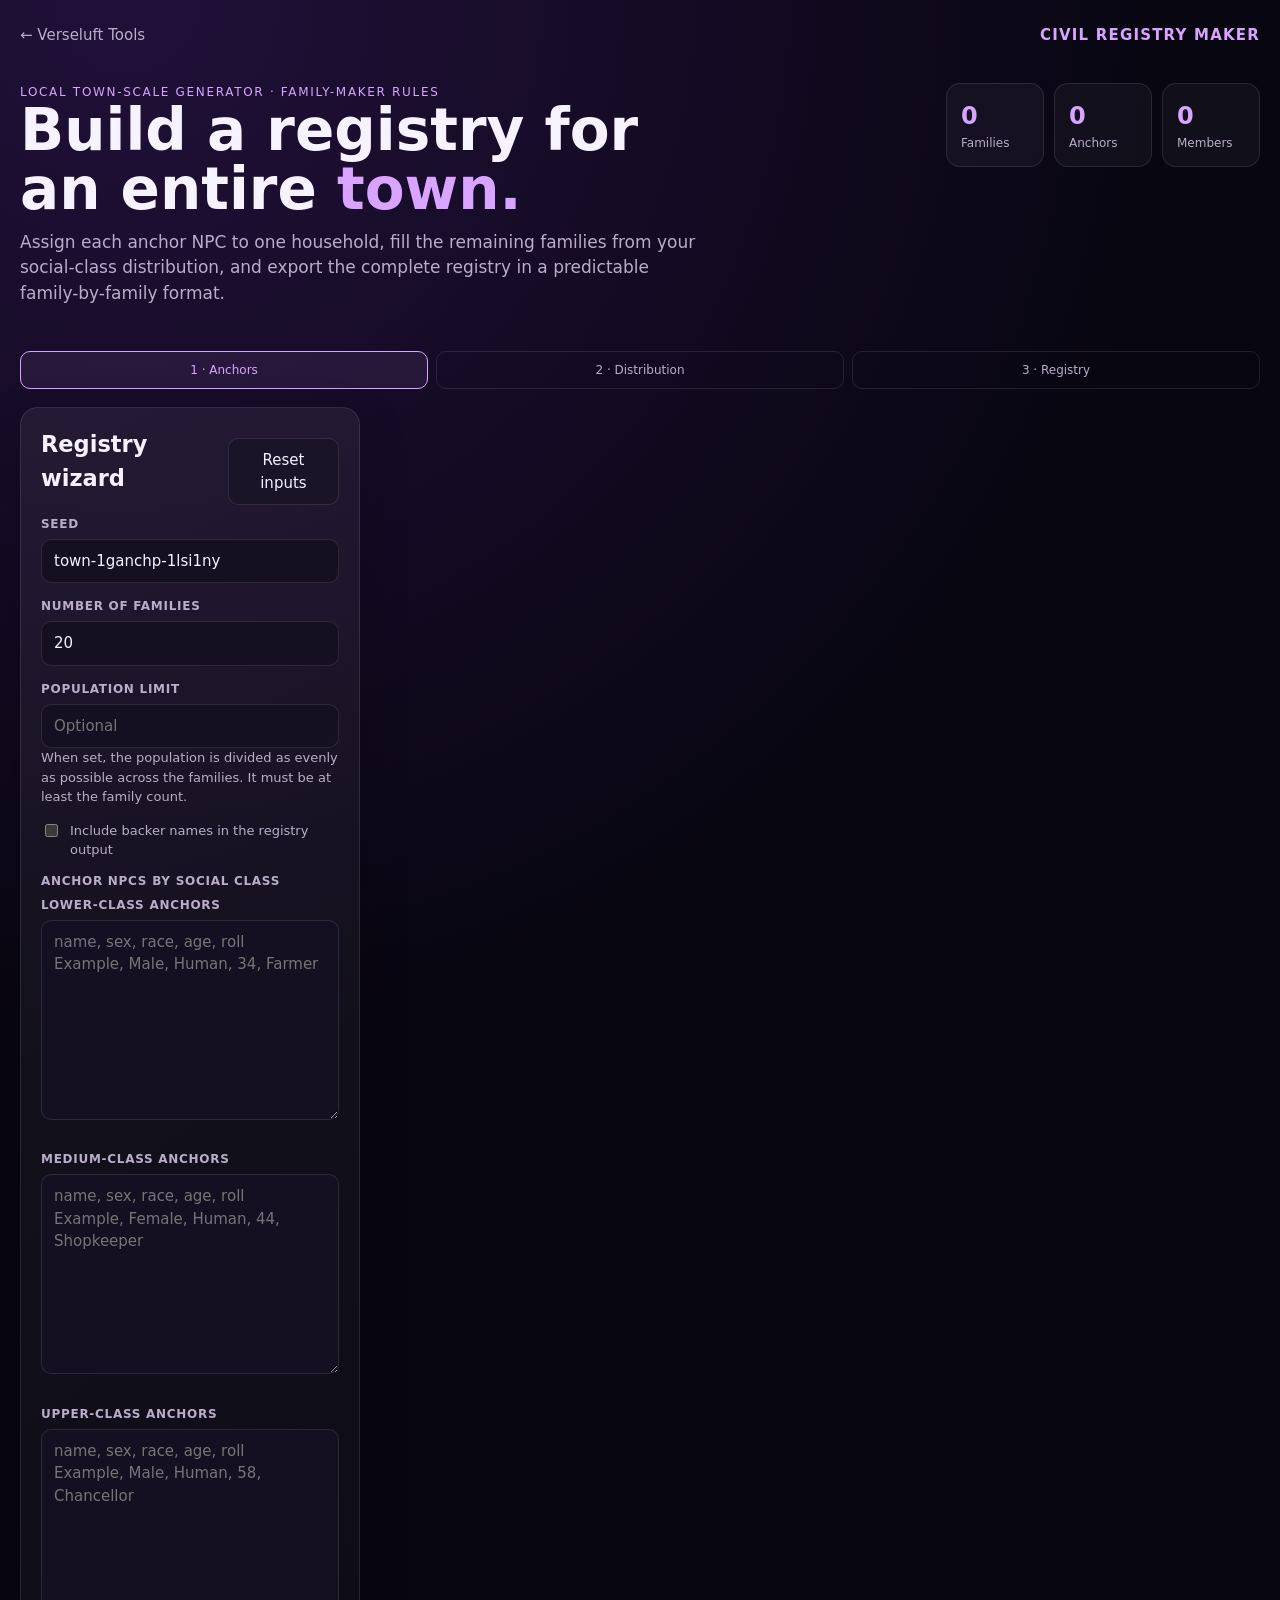
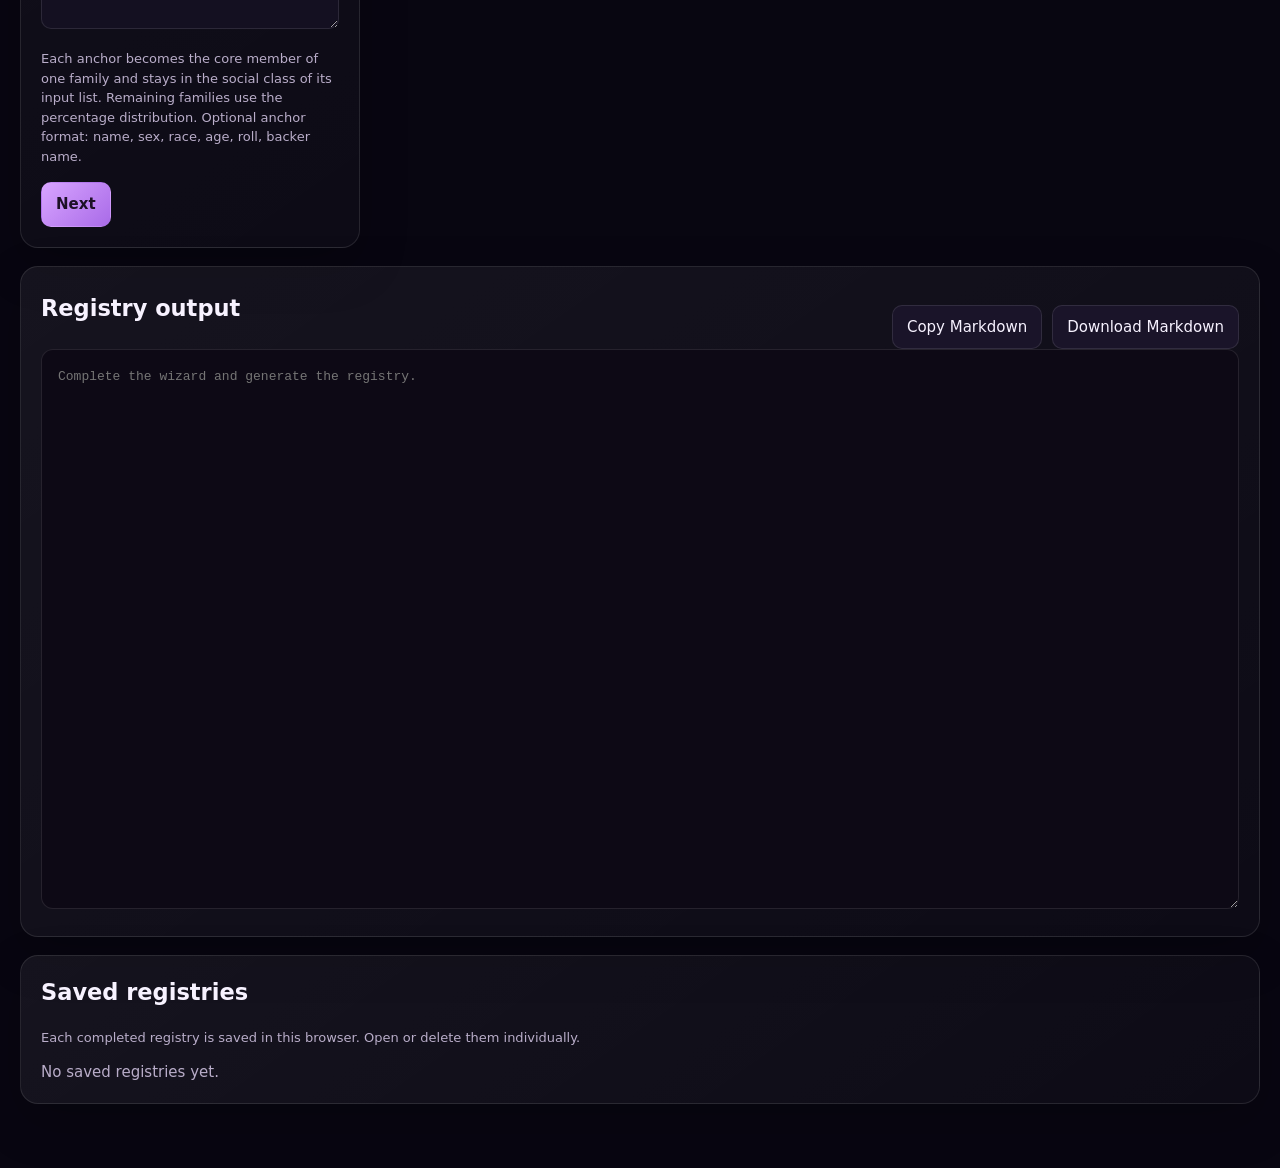
==== commit 099fd410: "debug the backer option in family generator" ====
--- a/civil-registry-maker.html
+++ b/civil-registry-maker.html
@@ -162,6 +162,7 @@
                     classPercentages: { Lower: Number($('lowerPercent').value), Medium: Number($('mediumPercent').value), Upper: Number($('upperPercent').value) },
                     familyType: $('familyType').value,
                     outputFormat: $('outputFormat').value,
+                    includeBackerNames: $('includeBackerNames').checked,
                     allowSecondWifeChance: $('allowSecondWifeChance').checked,
                     includeElders: $('includeElders').checked
                 };
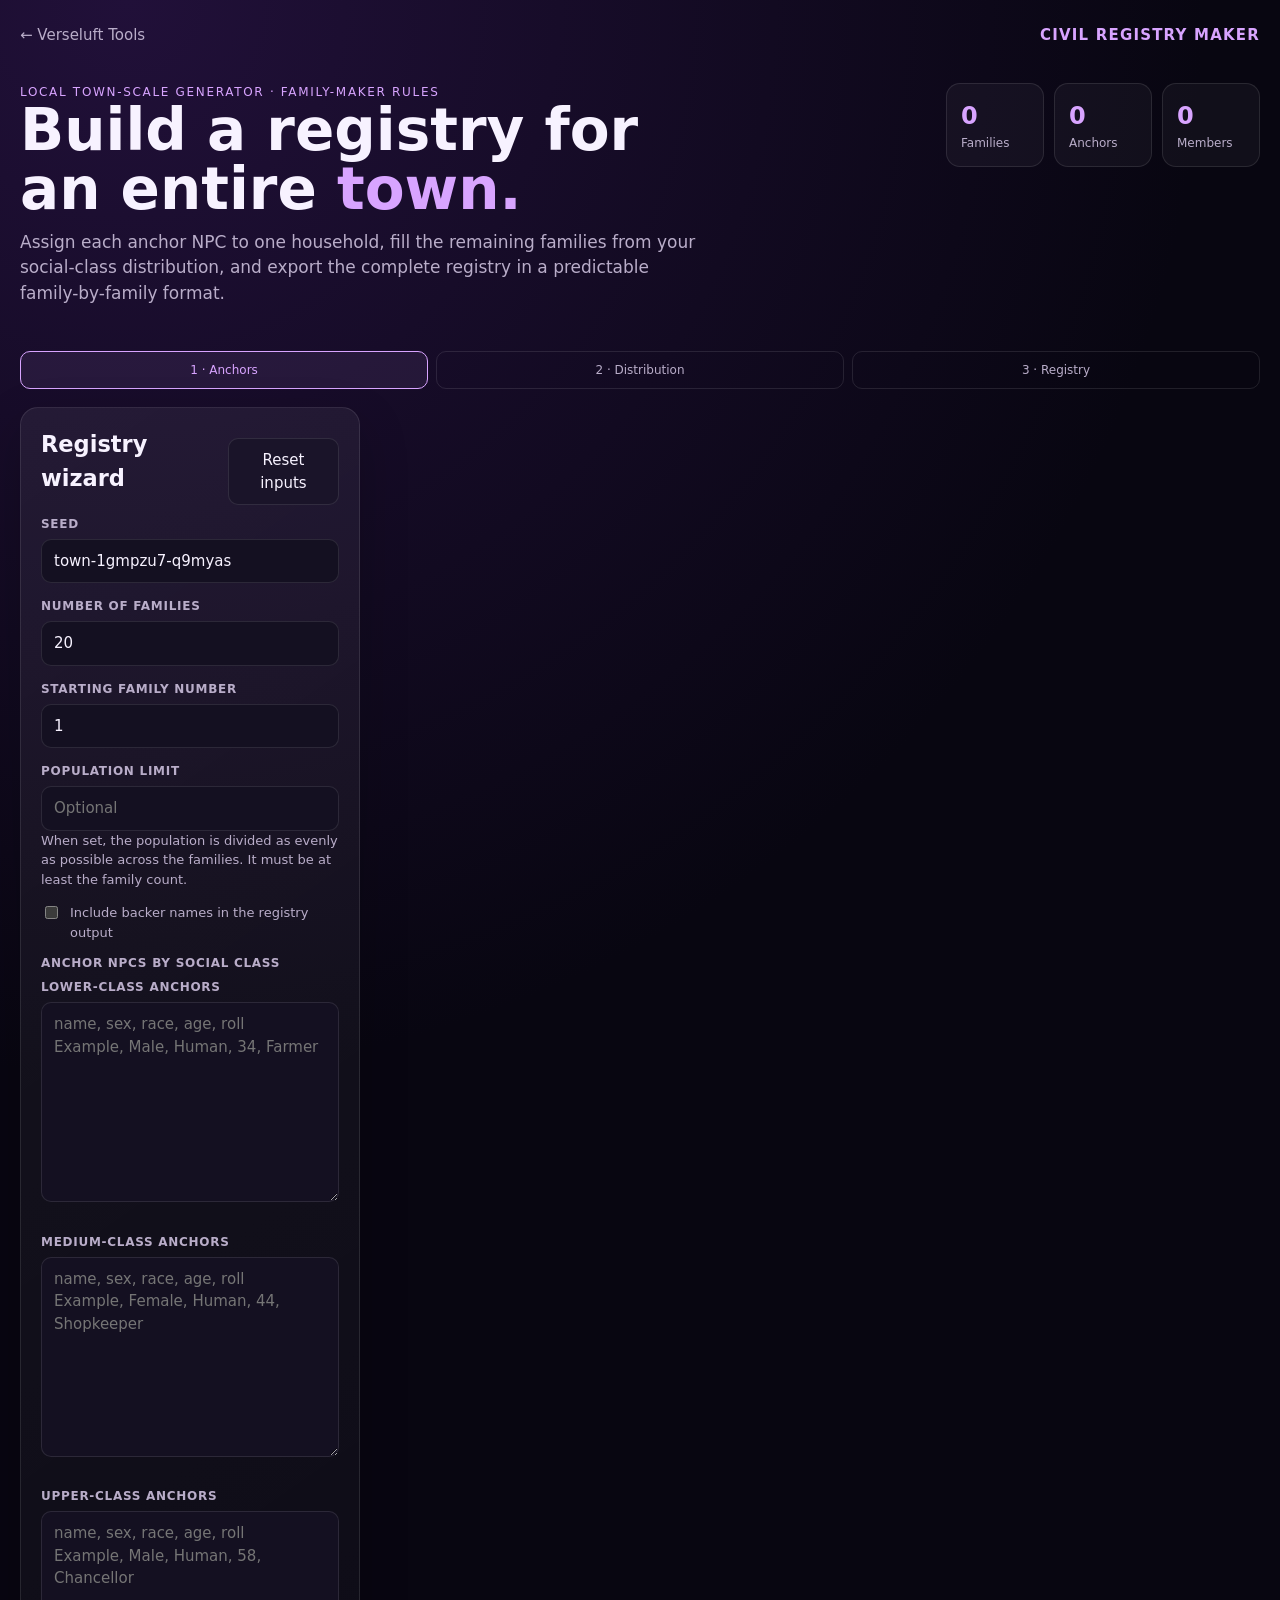
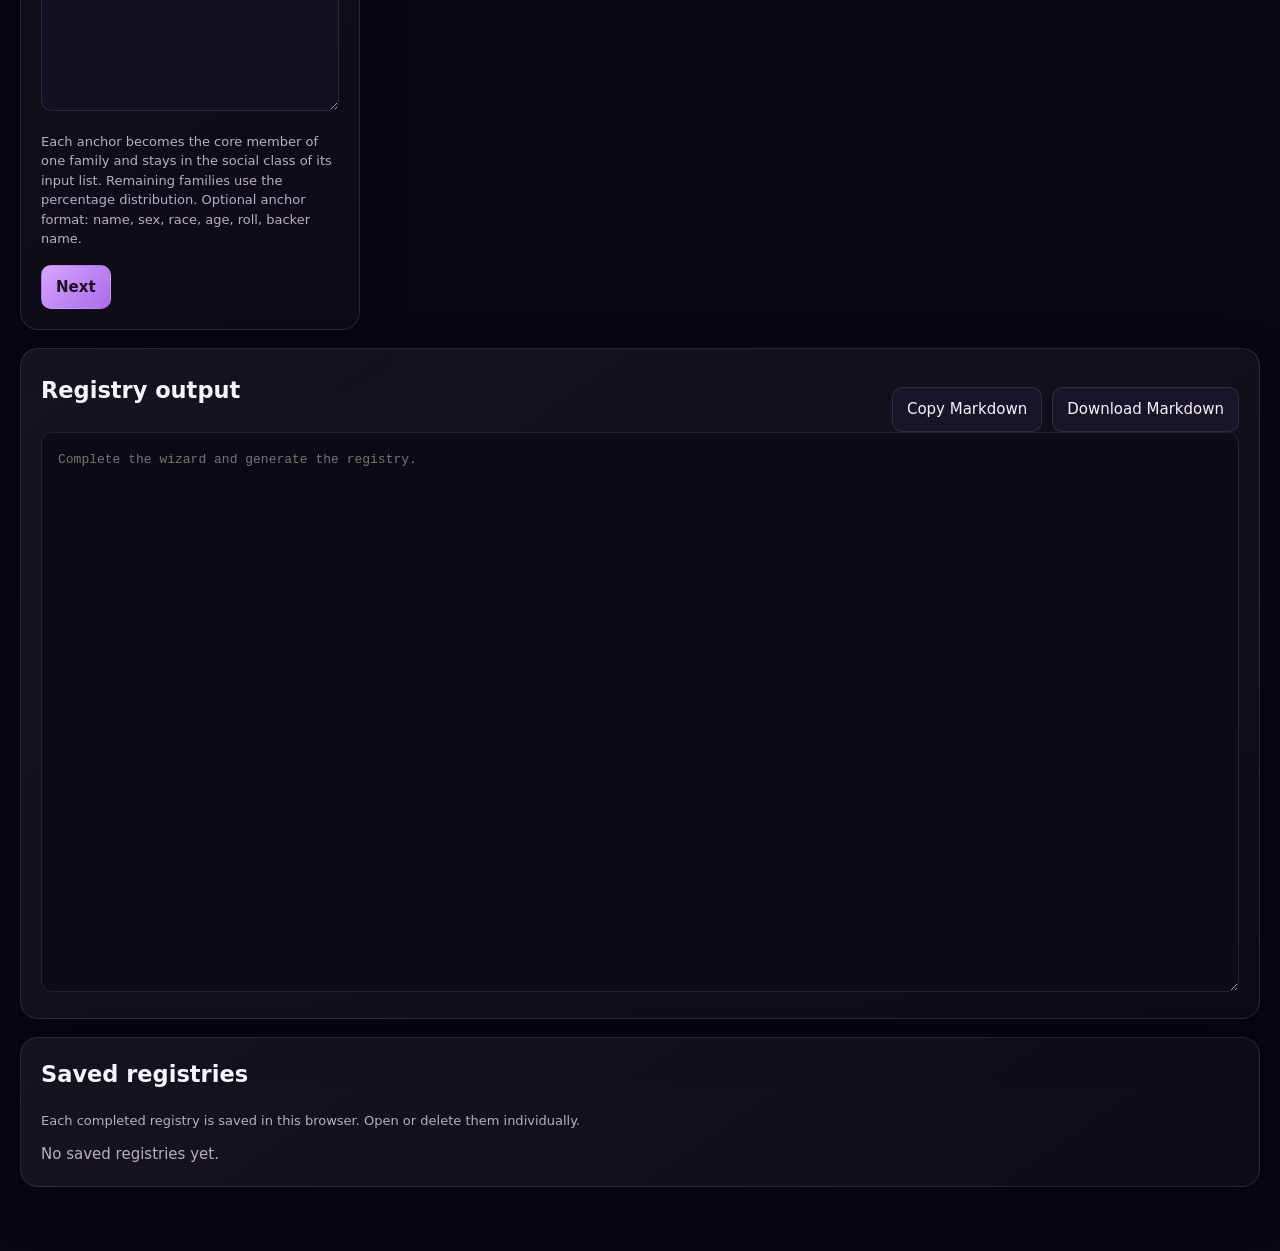
==== commit 1a918139: "add starting number for family" ====
--- a/civil-registry-maker.html
+++ b/civil-registry-maker.html
@@ -40,6 +40,7 @@
                 <div class="cr-step-panel" data-step-panel="1">
                     <div class="cr-field"><label for="seedInput">Seed</label><input id="seedInput" class="cr-input" type="text"></div>
                     <div class="cr-field"><label for="familyCount">Number of families</label><input id="familyCount" class="cr-input" type="number" min="1" step="1" value="20"></div>
+                    <div class="cr-field"><label for="startingNumber">Starting family number</label><input id="startingNumber" class="cr-input" type="number" min="1" step="1" value="1"></div>
                     <div class="cr-field"><label for="population">Population limit</label><input id="population" class="cr-input" type="number" min="1" step="1" placeholder="Optional"><p class="cr-help">When set, the population is divided as evenly as possible across the families. It must be at least the family count.</p></div>
                     <label class="cr-check"><input id="includeBackerNames" type="checkbox"> Include backer names in the registry output</label>
                     <div class="cr-section-label">Anchor NPCs by social class</div>
@@ -153,6 +154,7 @@
                 return {
                     seed: ensureSeed(),
                     familyCount: Number($('familyCount').value),
+                    startingNumber: Number($('startingNumber').value),
                     population: $('population').value.trim() ? Number($('population').value) : undefined,
                     anchorTextByClass: {
                         Lower: $('lowerAnchorText').value,
@@ -223,6 +225,7 @@
             function resetInputs() {
                 $('seedInput').value = randomSeed();
                 $('familyCount').value = '20';
+                $('startingNumber').value = '1';
                 $('population').value = '';
                 $('includeBackerNames').checked = false;
                 $('lowerAnchorText').value = '';
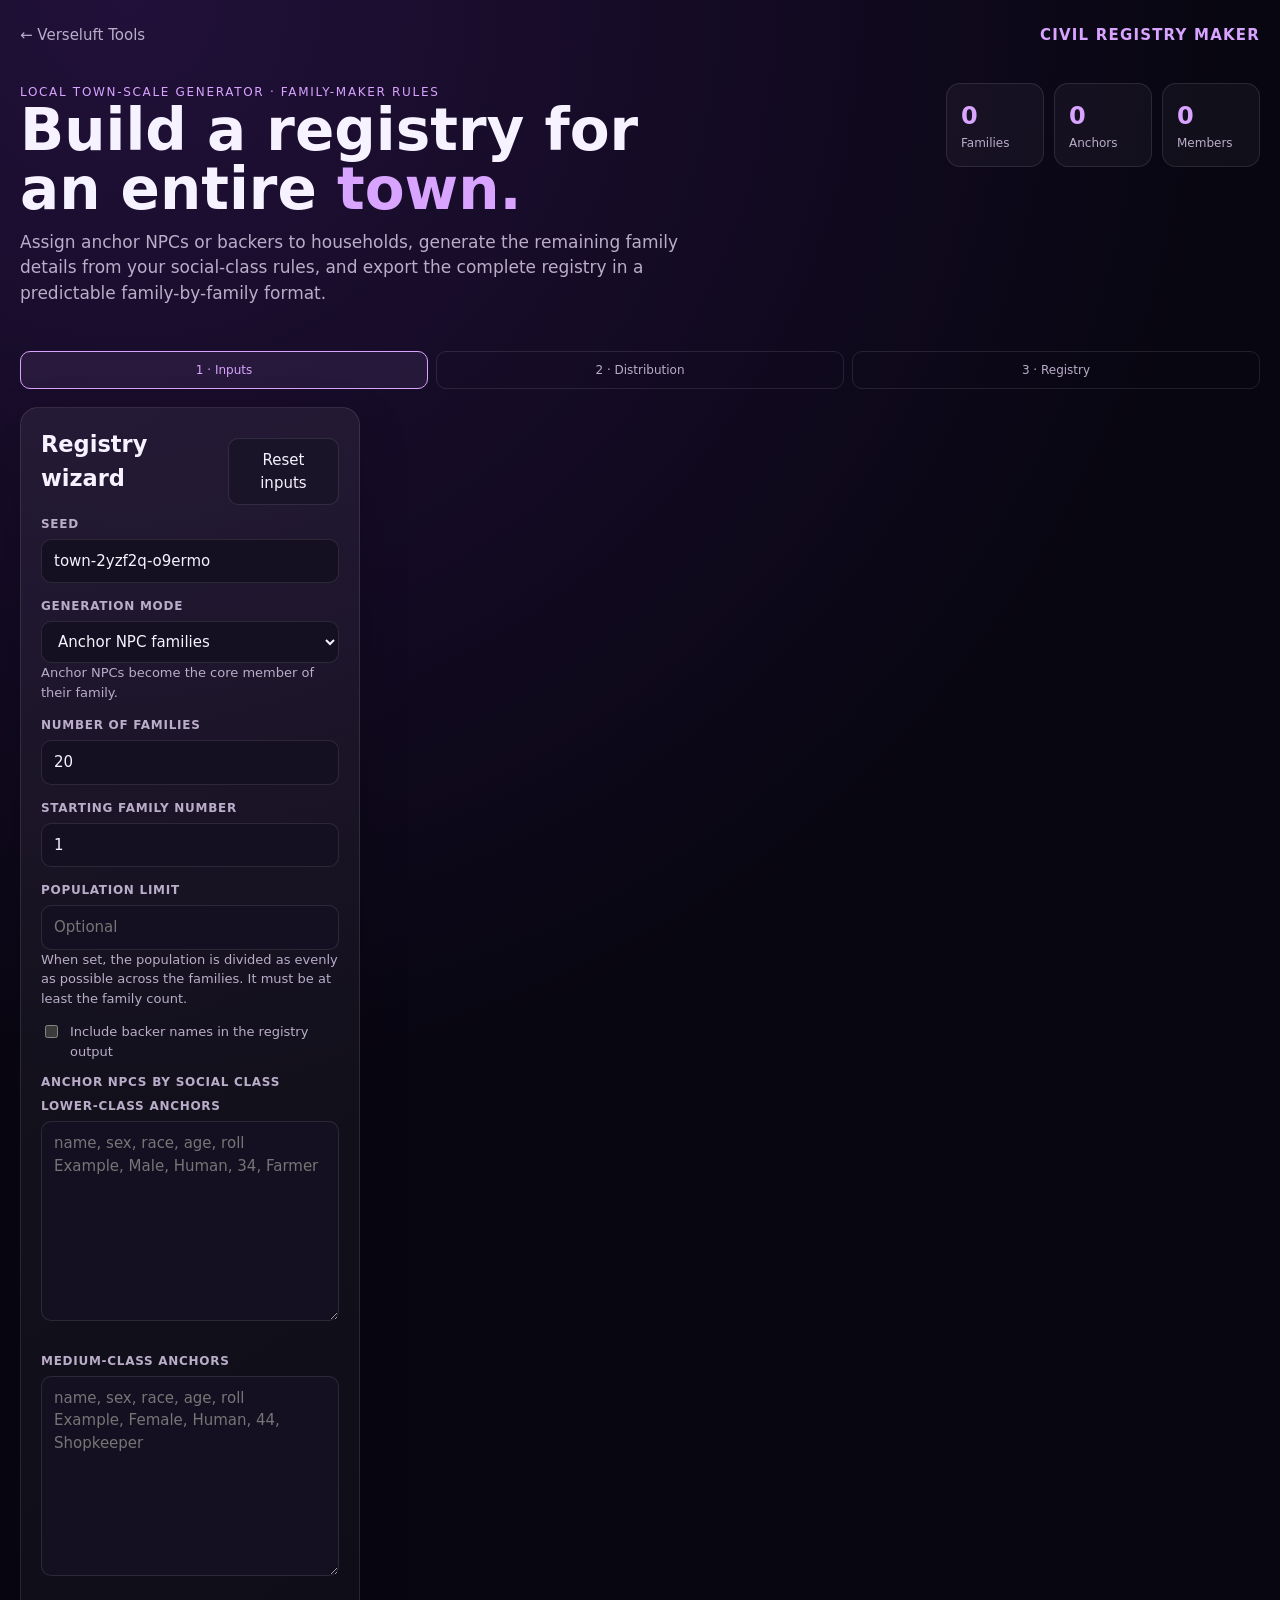
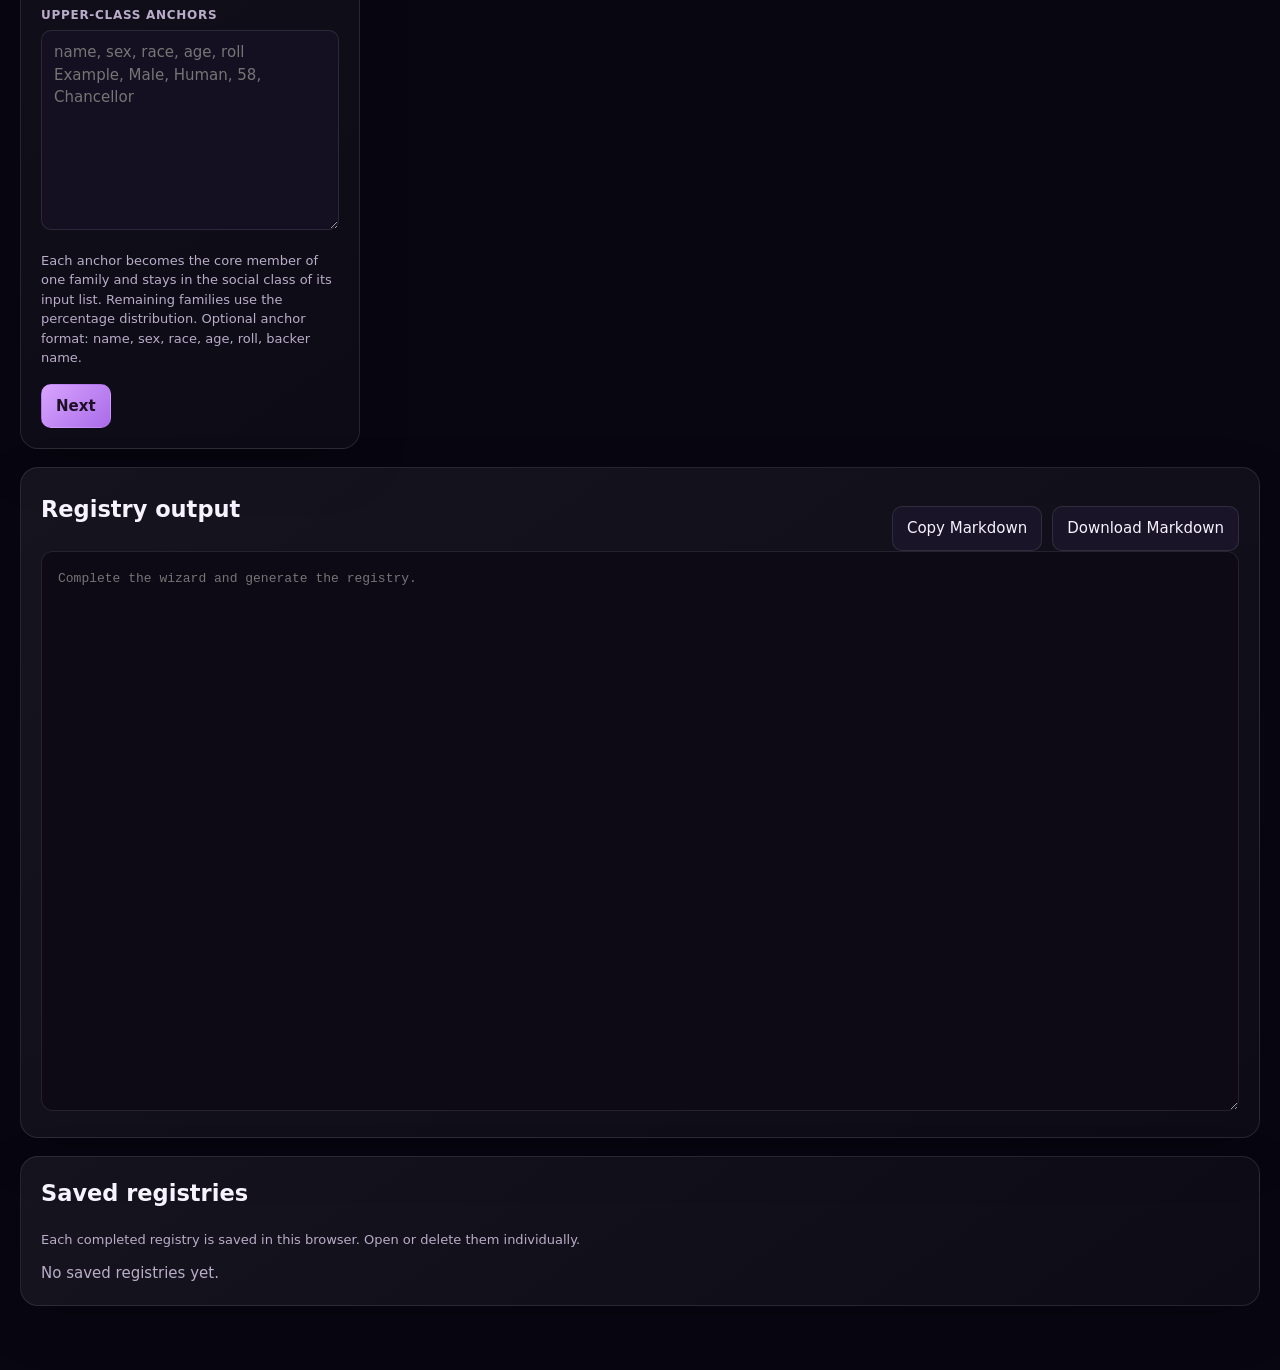
==== commit 41c03693: "add only backer name feature" ====
--- a/civil-registry-maker.html
+++ b/civil-registry-maker.html
@@ -18,17 +18,17 @@
             <div>
                 <div class="cr-eyebrow">Local town-scale generator · family-maker rules</div>
                 <h1>Build a registry for an entire <span>town.</span></h1>
-                <p class="cr-lede">Assign each anchor NPC to one household, fill the remaining families from your social-class distribution, and export the complete registry in a predictable family-by-family format.</p>
+                <p class="cr-lede">Assign anchor NPCs or backers to households, generate the remaining family details from your social-class rules, and export the complete registry in a predictable family-by-family format.</p>
             </div>
             <div class="cr-stat-grid" aria-label="Registry summary">
                 <div class="cr-stat"><span id="statFamilies" class="cr-stat-value">0</span><span class="cr-stat-label">Families</span></div>
-                <div class="cr-stat"><span id="statAnchors" class="cr-stat-value">0</span><span class="cr-stat-label">Anchors</span></div>
+                <div class="cr-stat"><span id="statAnchors" class="cr-stat-value">0</span><span id="statPeopleLabel" class="cr-stat-label">Anchors</span></div>
                 <div class="cr-stat"><span id="statMembers" class="cr-stat-value">0</span><span class="cr-stat-label">Members</span></div>
             </div>
         </section>
 
         <div class="cr-stepper" aria-label="Wizard progress">
-            <div class="cr-step is-active" data-step-indicator="1">1 · Anchors</div>
+            <div class="cr-step is-active" data-step-indicator="1">1 · Inputs</div>
             <div class="cr-step" data-step-indicator="2">2 · Distribution</div>
             <div class="cr-step" data-step-indicator="3">3 · Registry</div>
         </div>
@@ -39,17 +39,19 @@
 
                 <div class="cr-step-panel" data-step-panel="1">
                     <div class="cr-field"><label for="seedInput">Seed</label><input id="seedInput" class="cr-input" type="text"></div>
-                    <div class="cr-field"><label for="familyCount">Number of families</label><input id="familyCount" class="cr-input" type="number" min="1" step="1" value="20"></div>
+                    <div class="cr-field"><label for="registryMode">Generation mode</label><select id="registryMode" class="cr-select"><option value="anchors">Anchor NPC families</option><option value="backers">Backer-only families</option></select><p id="modeHelp" class="cr-help">Anchor NPCs become the core member of their family.</p></div>
+                    <div id="familyCountField" class="cr-field"><label for="familyCount">Number of families</label><input id="familyCount" class="cr-input" type="number" min="1" step="1" value="20"></div>
+                    <p id="backerCountHint" class="cr-help" hidden>Family count will equal the number of backer names entered below.</p>
                     <div class="cr-field"><label for="startingNumber">Starting family number</label><input id="startingNumber" class="cr-input" type="number" min="1" step="1" value="1"></div>
                     <div class="cr-field"><label for="population">Population limit</label><input id="population" class="cr-input" type="number" min="1" step="1" placeholder="Optional"><p class="cr-help">When set, the population is divided as evenly as possible across the families. It must be at least the family count.</p></div>
-                    <label class="cr-check"><input id="includeBackerNames" type="checkbox"> Include backer names in the registry output</label>
-                    <div class="cr-section-label">Anchor NPCs by social class</div>
+                    <label id="includeBackerNamesControl" class="cr-check"><input id="includeBackerNames" type="checkbox"> Include backer names in the registry output</label>
+                    <div id="classInputLabel" class="cr-section-label">Anchor NPCs by social class</div>
                     <div class="cr-anchor-grid">
-                        <div class="cr-field"><label for="lowerAnchorText">Lower-class anchors</label><textarea id="lowerAnchorText" class="cr-textarea" placeholder="name, sex, race, age, roll&#10;Example, Male, Human, 34, Farmer"></textarea></div>
-                        <div class="cr-field"><label for="mediumAnchorText">Medium-class anchors</label><textarea id="mediumAnchorText" class="cr-textarea" placeholder="name, sex, race, age, roll&#10;Example, Female, Human, 44, Shopkeeper"></textarea></div>
-                        <div class="cr-field"><label for="upperAnchorText">Upper-class anchors</label><textarea id="upperAnchorText" class="cr-textarea" placeholder="name, sex, race, age, roll&#10;Example, Male, Human, 58, Chancellor"></textarea></div>
+                        <div class="cr-field"><label id="lowerInputLabel" for="lowerAnchorText">Lower-class anchors</label><textarea id="lowerAnchorText" class="cr-textarea" placeholder="name, sex, race, age, roll&#10;Example, Male, Human, 34, Farmer"></textarea></div>
+                        <div class="cr-field"><label id="mediumInputLabel" for="mediumAnchorText">Medium-class anchors</label><textarea id="mediumAnchorText" class="cr-textarea" placeholder="name, sex, race, age, roll&#10;Example, Female, Human, 44, Shopkeeper"></textarea></div>
+                        <div class="cr-field"><label id="upperInputLabel" for="upperAnchorText">Upper-class anchors</label><textarea id="upperAnchorText" class="cr-textarea" placeholder="name, sex, race, age, roll&#10;Example, Male, Human, 58, Chancellor"></textarea></div>
                     </div>
-                    <p class="cr-help">Each anchor becomes the core member of one family and stays in the social class of its input list. Remaining families use the percentage distribution. Optional anchor format: name, sex, race, age, roll, backer name.</p>
+                    <p id="classInputHelp" class="cr-help">Each anchor becomes the core member of one family and stays in the social class of its input list. Remaining families use the percentage distribution. Optional anchor format: name, sex, race, age, roll, backer name.</p>
                 </div>
 
                 <div class="cr-step-panel" data-step-panel="2" hidden>
@@ -150,9 +152,32 @@
                 $('percentageTotal').textContent = `Total: ${total}%${total === 100 ? '' : ' (must equal 100%)'}`;
             }
 
+            function updateModeVisibility() {
+                const backerOnly = $('registryMode').value === 'backers';
+                $('familyCountField').hidden = backerOnly;
+                $('backerCountHint').hidden = !backerOnly;
+                $('includeBackerNamesControl').hidden = backerOnly;
+                $('classInputLabel').textContent = backerOnly ? 'Backer names by social class' : 'Anchor NPCs by social class';
+                $('lowerInputLabel').textContent = backerOnly ? 'Lower-class backers' : 'Lower-class anchors';
+                $('mediumInputLabel').textContent = backerOnly ? 'Medium-class backers' : 'Medium-class anchors';
+                $('upperInputLabel').textContent = backerOnly ? 'Upper-class backers' : 'Upper-class anchors';
+                $('lowerAnchorText').placeholder = backerOnly ? 'One backer name per line\nSierra\nHouse Ironroot' : 'name, sex, race, age, roll\nExample, Male, Human, 34, Farmer';
+                $('mediumAnchorText').placeholder = backerOnly ? 'One backer name per line\nHouse Silverstone\nThe Marrow Guild' : 'name, sex, race, age, roll\nExample, Female, Human, 44, Shopkeeper';
+                $('upperAnchorText').placeholder = backerOnly ? 'One backer name per line\nHouse Highwood\nThe Crown Estate' : 'name, sex, race, age, roll\nExample, Male, Human, 58, Chancellor';
+                $('modeHelp').textContent = backerOnly
+                    ? 'Each backer name creates one family. No anchor NPC data is required, and each backer keeps the class of its input list.'
+                    : 'Anchor NPCs become the core member of their family.';
+                $('classInputHelp').textContent = backerOnly
+                    ? 'Enter only one backer name per line. Every name creates one family, receives a generated household, and appears in the output as the backer name. The three lists preserve social class.'
+                    : 'Each anchor becomes the core member of one family and stays in the social class of its input list. Remaining families use the percentage distribution. Optional anchor format: name, sex, race, age, roll, backer name.';
+                $('statPeopleLabel').textContent = backerOnly ? 'Backers' : 'Anchors';
+            }
+
             function optionsFromForm() {
+                const backerOnly = $('registryMode').value === 'backers';
                 return {
                     seed: ensureSeed(),
+                    registryMode: backerOnly ? 'backers' : 'anchors',
                     familyCount: Number($('familyCount').value),
                     startingNumber: Number($('startingNumber').value),
                     population: $('population').value.trim() ? Number($('population').value) : undefined,
@@ -161,10 +186,15 @@
                         Medium: $('mediumAnchorText').value,
                         Upper: $('upperAnchorText').value
                     },
+                    backerTextByClass: {
+                        Lower: $('lowerAnchorText').value,
+                        Medium: $('mediumAnchorText').value,
+                        Upper: $('upperAnchorText').value
+                    },
                     classPercentages: { Lower: Number($('lowerPercent').value), Medium: Number($('mediumPercent').value), Upper: Number($('upperPercent').value) },
                     familyType: $('familyType').value,
                     outputFormat: $('outputFormat').value,
-                    includeBackerNames: $('includeBackerNames').checked,
+                    includeBackerNames: backerOnly || $('includeBackerNames').checked,
                     allowSecondWifeChance: $('allowSecondWifeChance').checked,
                     includeElders: $('includeElders').checked
                 };
@@ -180,7 +210,8 @@
                 if (!registry) return;
                 $('outputText').value = formatOutput($('outputFormat').value);
                 $('statFamilies').textContent = registry.families.length;
-                $('statAnchors').textContent = registry.anchorCount;
+                $('statAnchors').textContent = registry.registryMode === 'backers' ? registry.backerCount : registry.anchorCount;
+                $('statPeopleLabel').textContent = registry.registryMode === 'backers' ? 'Backers' : 'Anchors';
                 $('statMembers').textContent = registry.families.reduce((sum, family) => sum + family.members.length, 0);
             }
 
@@ -224,6 +255,7 @@
 
             function resetInputs() {
                 $('seedInput').value = randomSeed();
+                $('registryMode').value = 'anchors';
                 $('familyCount').value = '20';
                 $('startingNumber').value = '1';
                 $('population').value = '';
@@ -245,6 +277,7 @@
                 $('statMembers').textContent = '0';
                 $('validationBox').hidden = true;
                 updatePercentageTotal();
+                updateModeVisibility();
                 showStep(1);
             }
 
@@ -254,11 +287,13 @@
             $('generateBtn').addEventListener('click', generate);
             $('newSeedBtn').addEventListener('click', () => { $('seedInput').value = randomSeed(); generate(); });
             $('resetInputsBtn').addEventListener('click', resetInputs);
+            $('registryMode').addEventListener('change', updateModeVisibility);
             $('outputFormat').addEventListener('change', () => { if (registry) renderRegistry(); });
             $('copyBtn').addEventListener('click', async () => { if (!registry) return; try { await navigator.clipboard.writeText($('outputText').value); } catch { $('outputText').select(); document.execCommand('copy'); } });
             $('downloadBtn').addEventListener('click', () => { if (!registry) return; const blob = new Blob([$('outputText').value], { type: 'text/markdown' }); const link = document.createElement('a'); link.href = URL.createObjectURL(blob); link.download = `${registry.seed}-civil-registry.md`; link.click(); URL.revokeObjectURL(link.href); });
             updatePercentageTotal();
             $('seedInput').value = randomSeed();
+            updateModeVisibility();
             renderHistory();
             showStep(1);
         }());
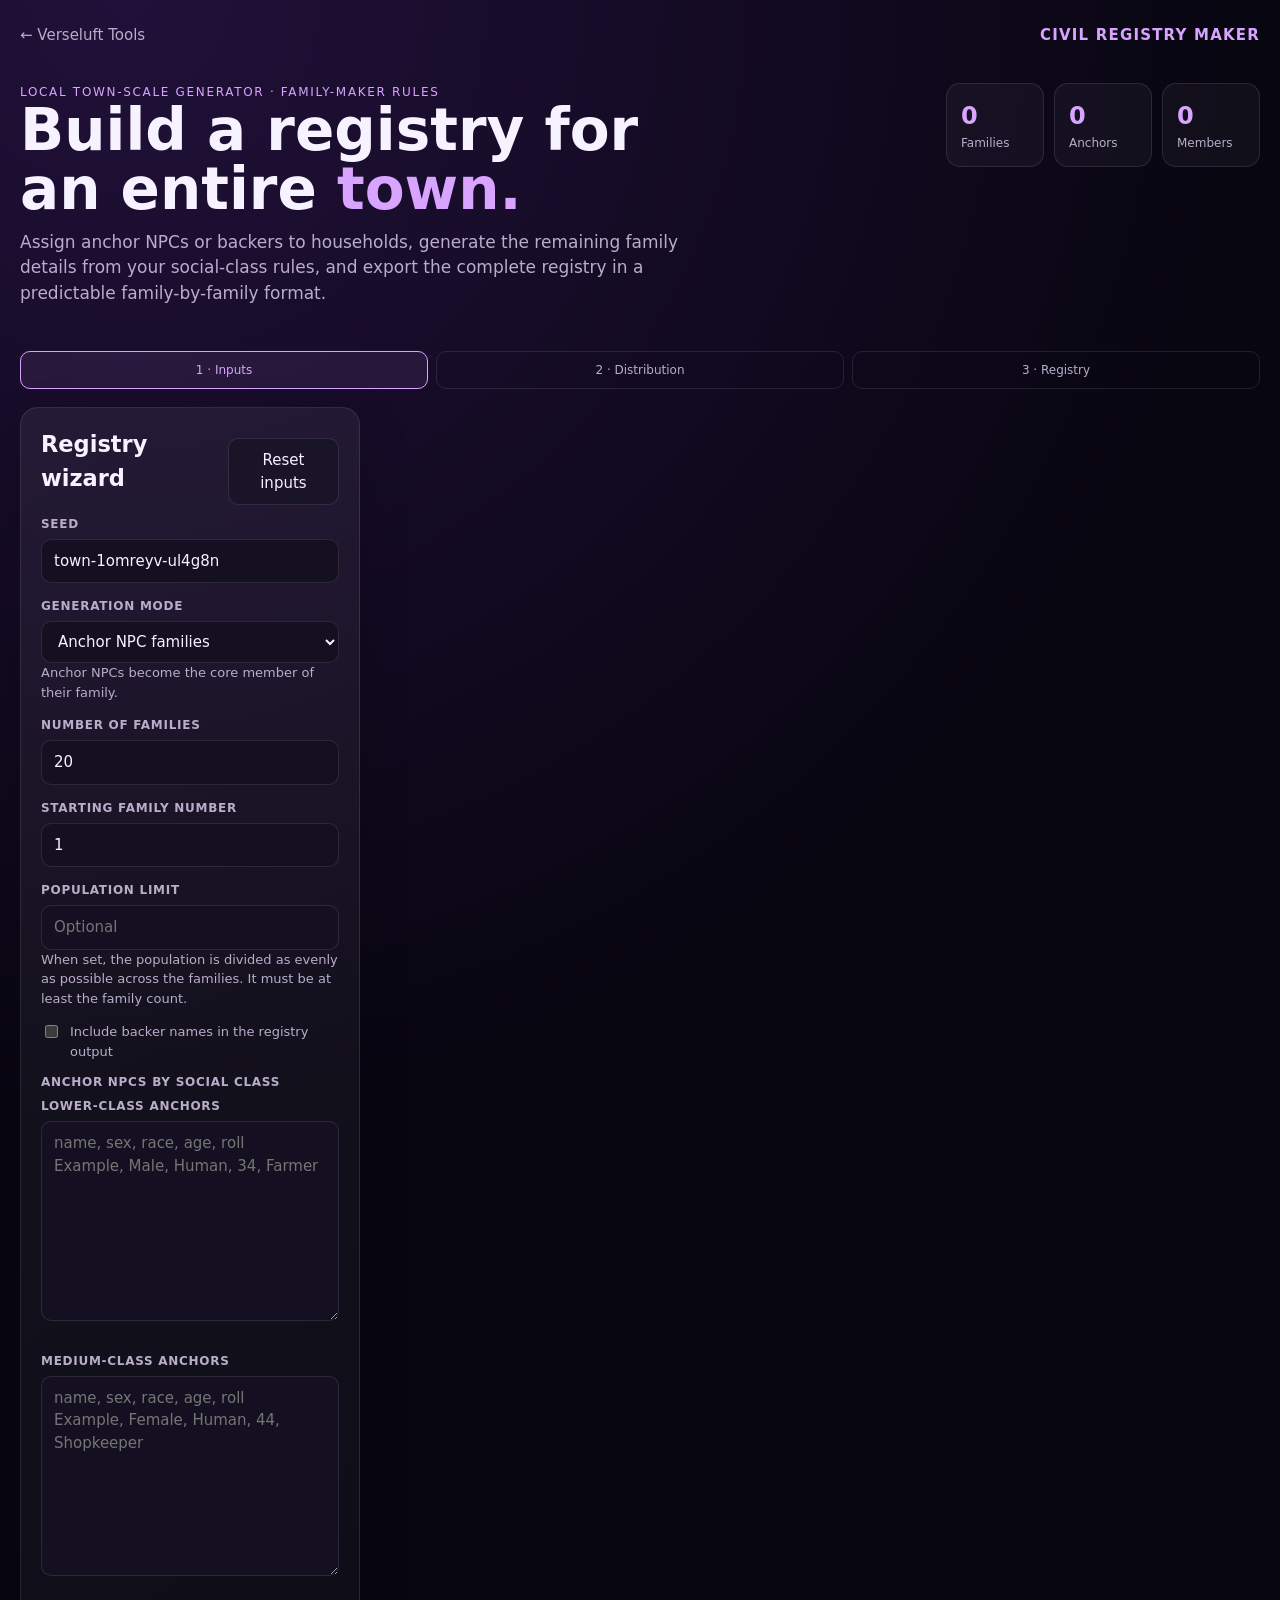
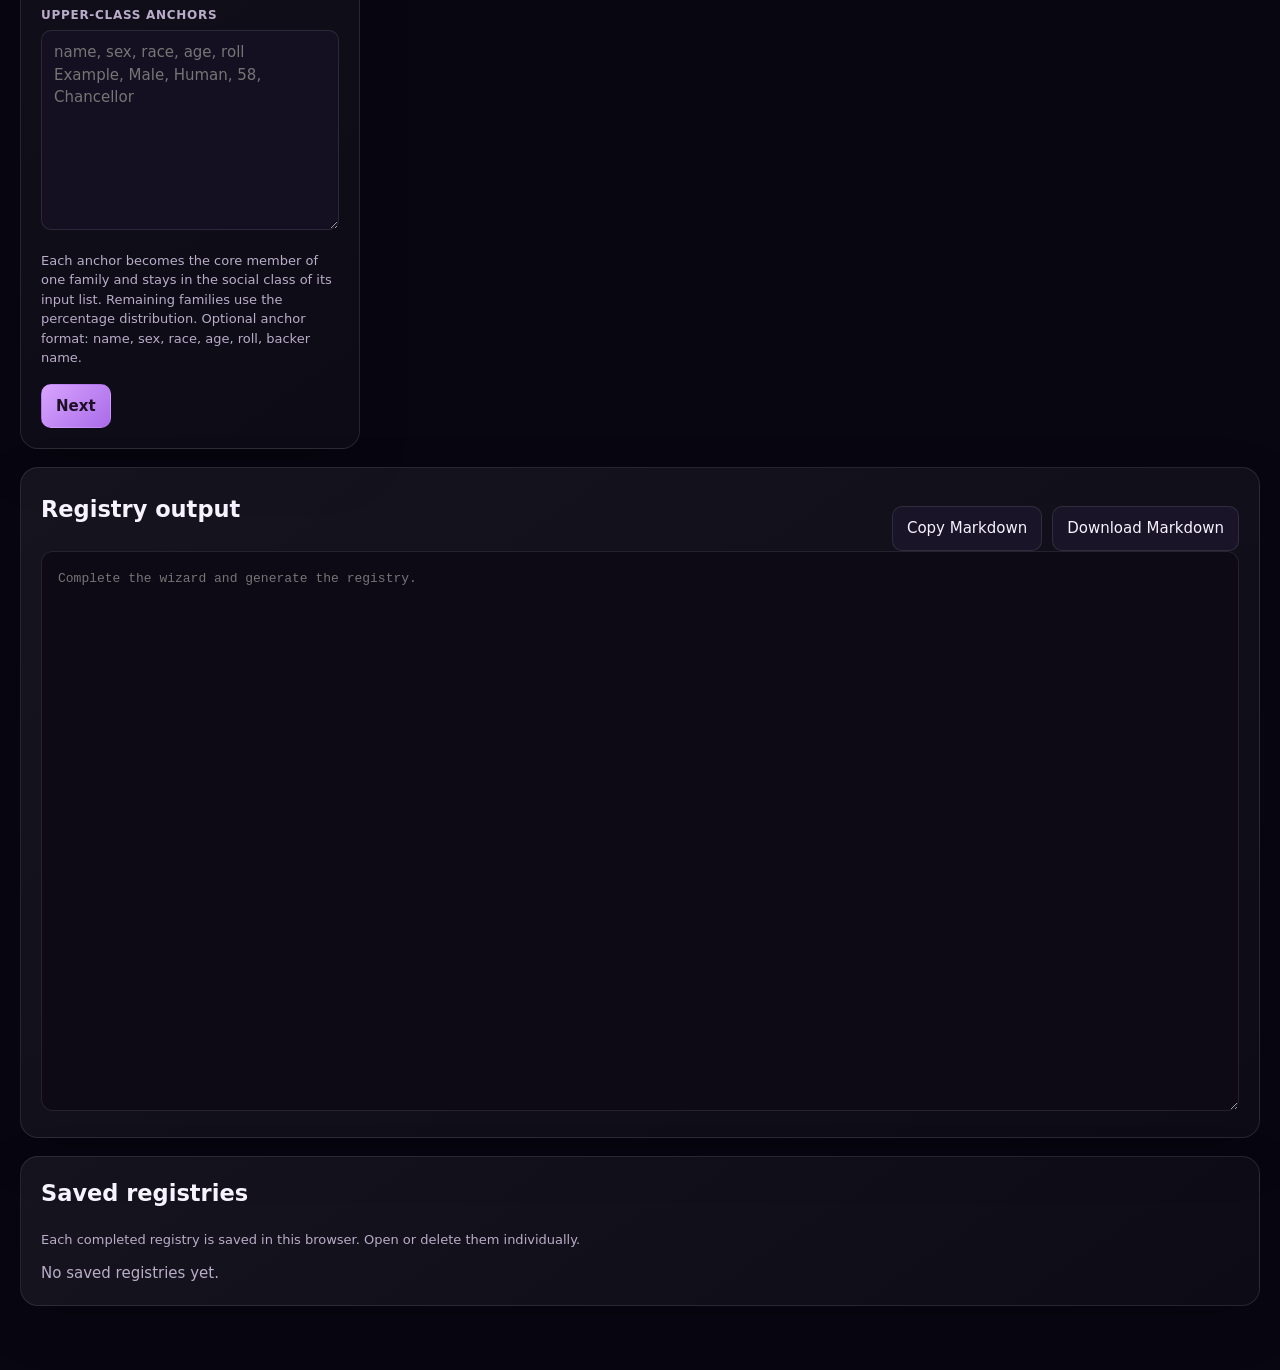
==== commit 6fc13f18: "add race weight" ====
--- a/civil-registry-maker.html
+++ b/civil-registry-maker.html
@@ -62,6 +62,11 @@
                         <div class="cr-field"><label for="upperPercent">Upper</label><input id="upperPercent" class="cr-input" type="number" min="0" max="100" value="20"></div>
                     </div>
                     <p id="percentageTotal" class="cr-help">Total: 100%</p>
+                    <div class="cr-section-label">Race distribution</div>
+                    <div class="cr-field"><label for="raceWeightMode">Race weights</label><select id="raceWeightMode" class="cr-select"><option value="default">Use default race weights</option><option value="custom">Set custom weights</option><option value="single">Generate one race only</option></select><p class="cr-help">Weights guide randomly generated family members. Anchor NPC races stay as entered.</p></div>
+                    <div id="singleRaceField" class="cr-field" hidden><label for="singleRace">Race to generate</label><select id="singleRace" class="cr-select"></select></div>
+                    <div id="customRaceWeights" class="cr-race-weights" hidden></div>
+                    <p id="raceWeightHelp" class="cr-help" hidden>Weights are relative values; they do not need to add up to 100. Set a race to 0 to exclude it.</p>
                     <div class="cr-field"><label for="familyType">Family type</label><select id="familyType" class="cr-select"><option value="random">Use workbook weights</option><option>Normal</option><option>Gay</option><option>Sibling</option><option>Roommate</option><option>Single</option></select></div>
                     <div class="cr-field"><label for="outputFormat">Output format</label><select id="outputFormat" class="cr-select"><option value="homebrewery">Homebrewery paging · 3 columns</option><option value="numbered">Numbered Markdown</option><option value="plain">Plain family blocks</option></select></div>
                     <label class="cr-check"><input id="allowSecondWifeChance" type="checkbox" checked> Allow random second-wife chance (Normal families only · 40%)</label>
@@ -150,6 +155,27 @@
             function updatePercentageTotal() {
                 const total = ['lowerPercent', 'mediumPercent', 'upperPercent'].reduce((sum, id) => sum + (Number($(id).value) || 0), 0);
                 $('percentageTotal').textContent = `Total: ${total}%${total === 100 ? '' : ' (must equal 100%)'}`;
+            }
+
+            function initializeRaceControls() {
+                const raceWeights = engine ? window.NpcFamilyMakerEngine.RACE_WEIGHTS : [];
+                $('singleRace').innerHTML = raceWeights.map(([race]) => `<option value="${escapeHtml(race)}">${escapeHtml(race)}</option>`).join('');
+                $('customRaceWeights').innerHTML = raceWeights.map(([race, weight]) => `<label class="cr-race-weight"><span>${escapeHtml(race)}</span><input class="cr-input" type="number" min="0" step="any" value="${Number(weight)}" data-race-weight="${escapeHtml(race)}" aria-label="${escapeHtml(race)} race weight"></label>`).join('');
+                updateRaceWeightVisibility();
+            }
+
+            function updateRaceWeightVisibility() {
+                const mode = $('raceWeightMode').value;
+                $('singleRaceField').hidden = mode !== 'single';
+                $('customRaceWeights').hidden = mode !== 'custom';
+                $('raceWeightHelp').hidden = mode !== 'custom';
+            }
+
+            function selectedRaceWeights() {
+                const mode = $('raceWeightMode').value;
+                if (mode === 'default') return undefined;
+                if (mode === 'single') return { [$('singleRace').value]: 1 };
+                return Object.fromEntries([...document.querySelectorAll('[data-race-weight]')].map((input) => [input.dataset.raceWeight, Number(input.value)]));
             }
 
             function updateModeVisibility() {
@@ -191,6 +217,7 @@
                         Medium: $('mediumAnchorText').value,
                         Upper: $('upperAnchorText').value
                     },
+                    raceWeights: selectedRaceWeights(),
                     classPercentages: { Lower: Number($('lowerPercent').value), Medium: Number($('mediumPercent').value), Upper: Number($('upperPercent').value) },
                     familyType: $('familyType').value,
                     outputFormat: $('outputFormat').value,
@@ -259,6 +286,12 @@
                 $('familyCount').value = '20';
                 $('startingNumber').value = '1';
                 $('population').value = '';
+                $('raceWeightMode').value = 'default';
+                $('singleRace').value = 'Human';
+                [...document.querySelectorAll('[data-race-weight]')].forEach((input) => {
+                    const defaultWeight = window.NpcFamilyMakerEngine.RACE_WEIGHTS.find(([race]) => race === input.dataset.raceWeight)?.[1] ?? 0;
+                    input.value = String(defaultWeight);
+                });
                 $('includeBackerNames').checked = false;
                 $('lowerAnchorText').value = '';
                 $('mediumAnchorText').value = '';
@@ -277,6 +310,7 @@
                 $('statMembers').textContent = '0';
                 $('validationBox').hidden = true;
                 updatePercentageTotal();
+                updateRaceWeightVisibility();
                 updateModeVisibility();
                 showStep(1);
             }
@@ -288,11 +322,13 @@
             $('newSeedBtn').addEventListener('click', () => { $('seedInput').value = randomSeed(); generate(); });
             $('resetInputsBtn').addEventListener('click', resetInputs);
             $('registryMode').addEventListener('change', updateModeVisibility);
+            $('raceWeightMode').addEventListener('change', updateRaceWeightVisibility);
             $('outputFormat').addEventListener('change', () => { if (registry) renderRegistry(); });
             $('copyBtn').addEventListener('click', async () => { if (!registry) return; try { await navigator.clipboard.writeText($('outputText').value); } catch { $('outputText').select(); document.execCommand('copy'); } });
             $('downloadBtn').addEventListener('click', () => { if (!registry) return; const blob = new Blob([$('outputText').value], { type: 'text/markdown' }); const link = document.createElement('a'); link.href = URL.createObjectURL(blob); link.download = `${registry.seed}-civil-registry.md`; link.click(); URL.revokeObjectURL(link.href); });
             updatePercentageTotal();
             $('seedInput').value = randomSeed();
+            initializeRaceControls();
             updateModeVisibility();
             renderHistory();
             showStep(1);
--- a/civil-registry-maker.css
+++ b/civil-registry-maker.css
@@ -40,6 +40,9 @@
 .cr-textarea { min-height: 200px; resize: vertical; }
 .cr-help { color: var(--muted); font-size: 13px; }
 .cr-class-grid { display: grid; grid-template-columns: repeat(3, 1fr); gap: 8px; }
+.cr-race-weights { display: grid; grid-template-columns: repeat(2, minmax(0, 1fr)); gap: 8px; max-height: 290px; overflow-y: auto; margin: 0 0 12px; padding: 10px; border: 1px solid var(--line); border-radius: 12px; background: rgba(0,0,0,.12); }
+.cr-race-weight { display: grid; grid-template-columns: minmax(0, 1fr) 74px; align-items: center; gap: 8px; color: var(--muted); font-size: 12px; }
+.cr-race-weight .cr-input { min-width: 0; padding: 7px 8px; }
 .cr-anchor-grid { display: grid; gap: 10px; }
 .cr-actions { display: flex; flex-wrap: wrap; gap: 10px; margin-top: 18px; }
 .cr-btn { padding: 10px 14px; color: var(--text); background: var(--panel-2); }
@@ -59,3 +62,4 @@
 .cr-history-meta { color: var(--muted); font-size: 13px; }
 .cr-history-actions { display: flex; gap: 8px; flex-shrink: 0; }
 @media (max-width: 850px) { .cr-hero { display: block; } .cr-stat-grid { margin-top: 18px; } .cr-layout { grid-template-columns: 1fr; } .cr-panel-wide { grid-column: auto; } }
+@media (max-width: 480px) { .cr-race-weights { grid-template-columns: 1fr; } }
